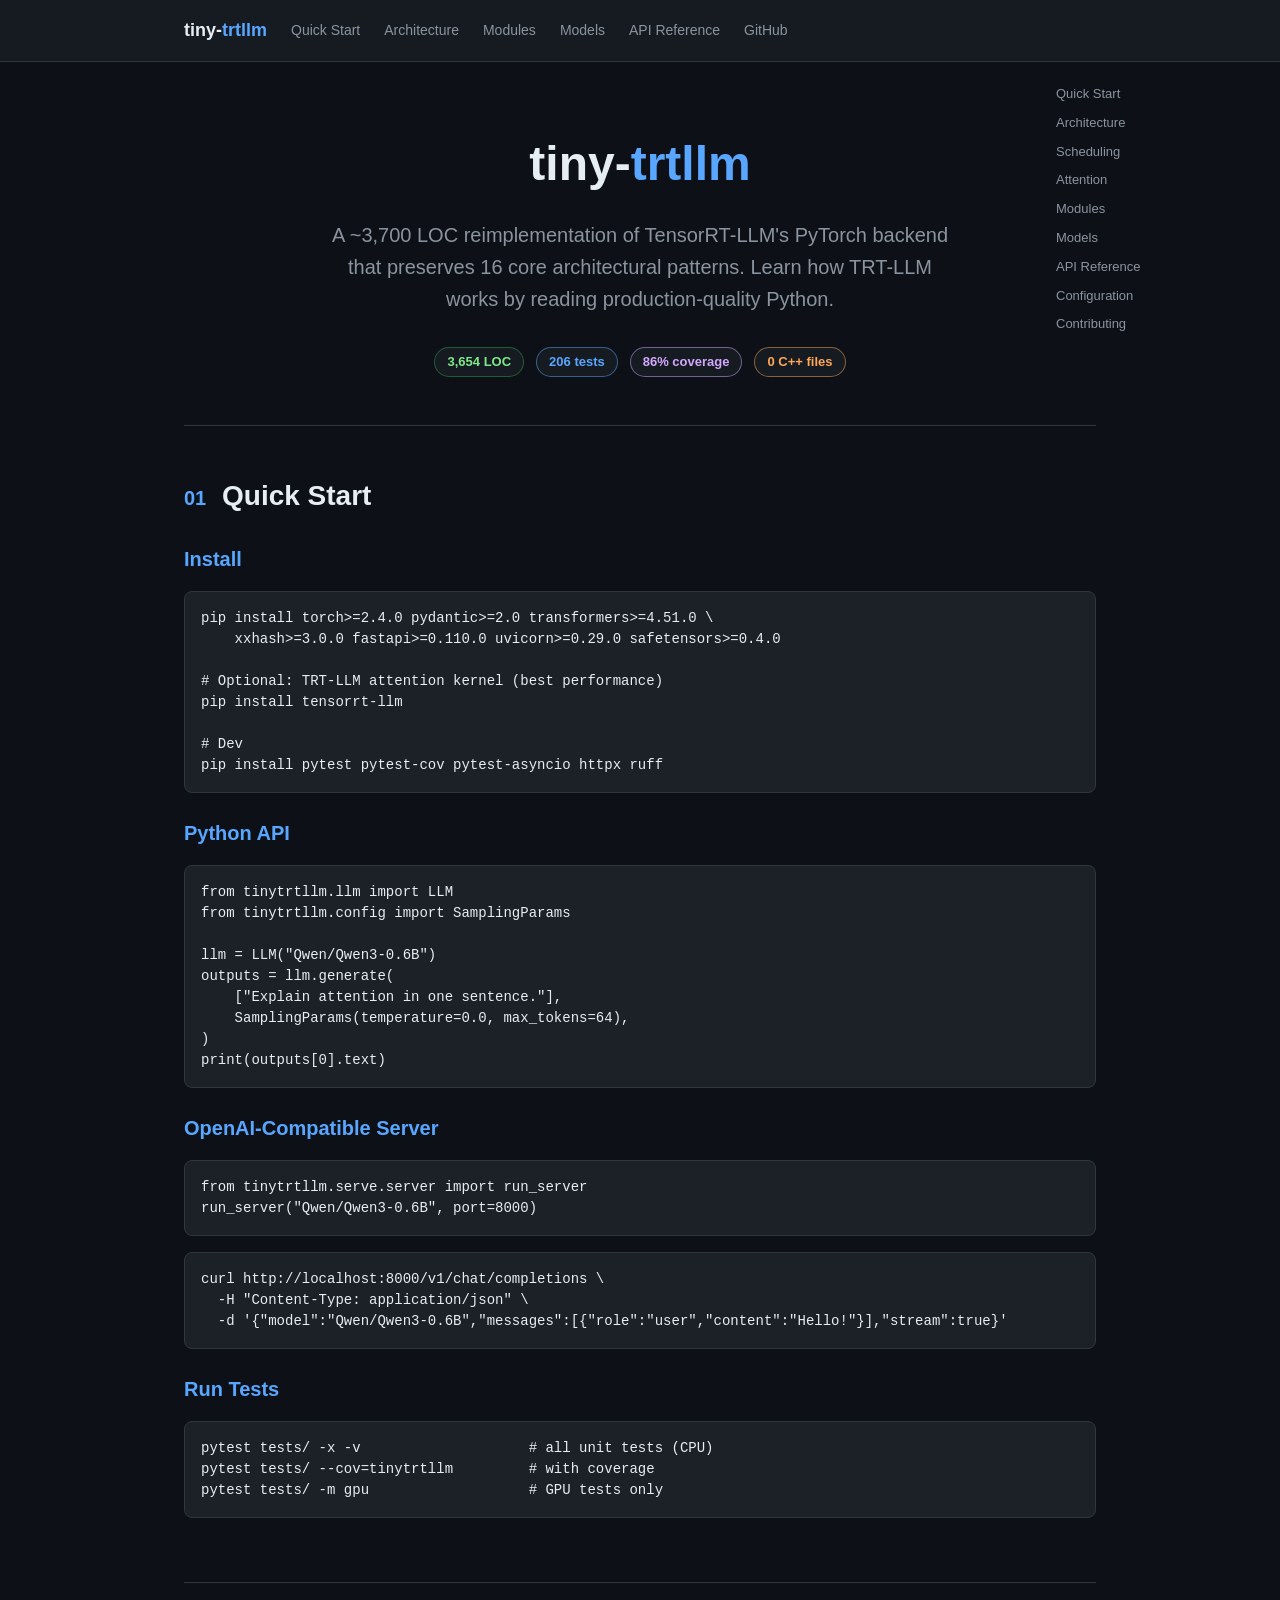
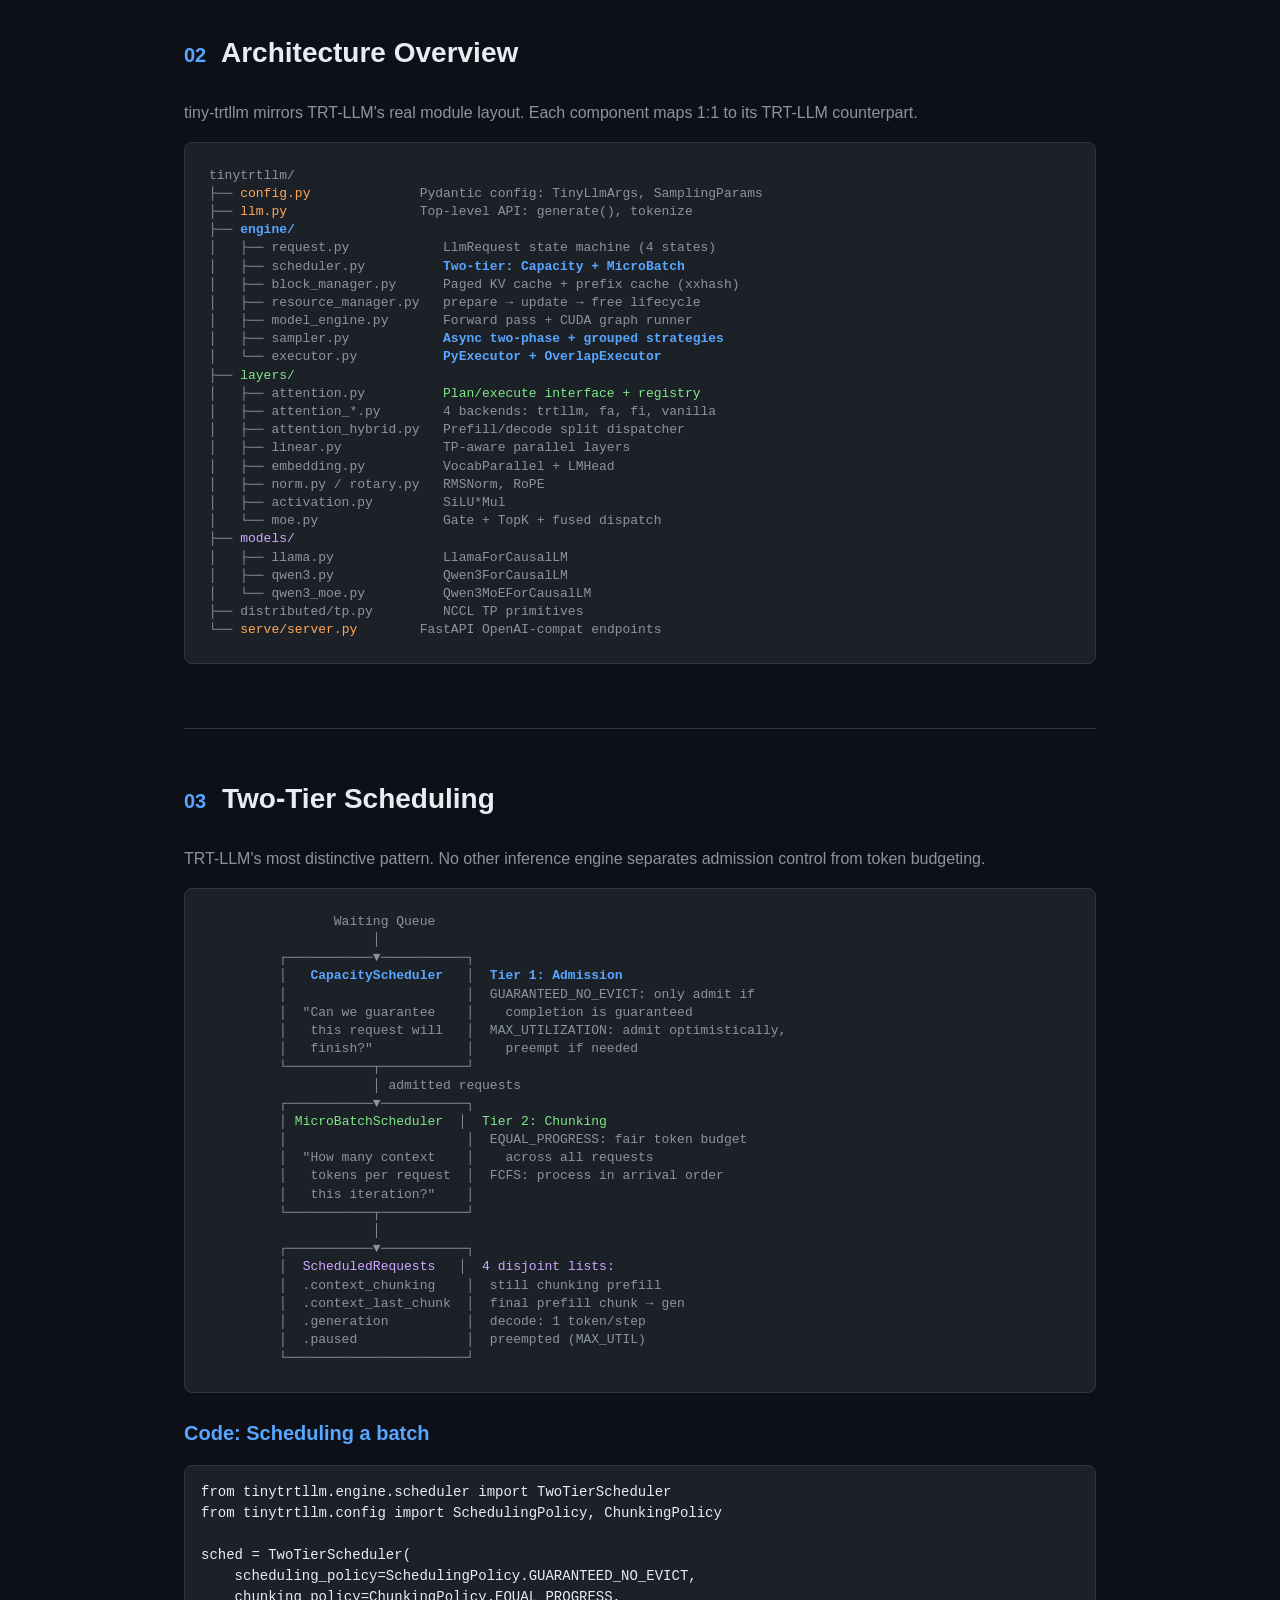
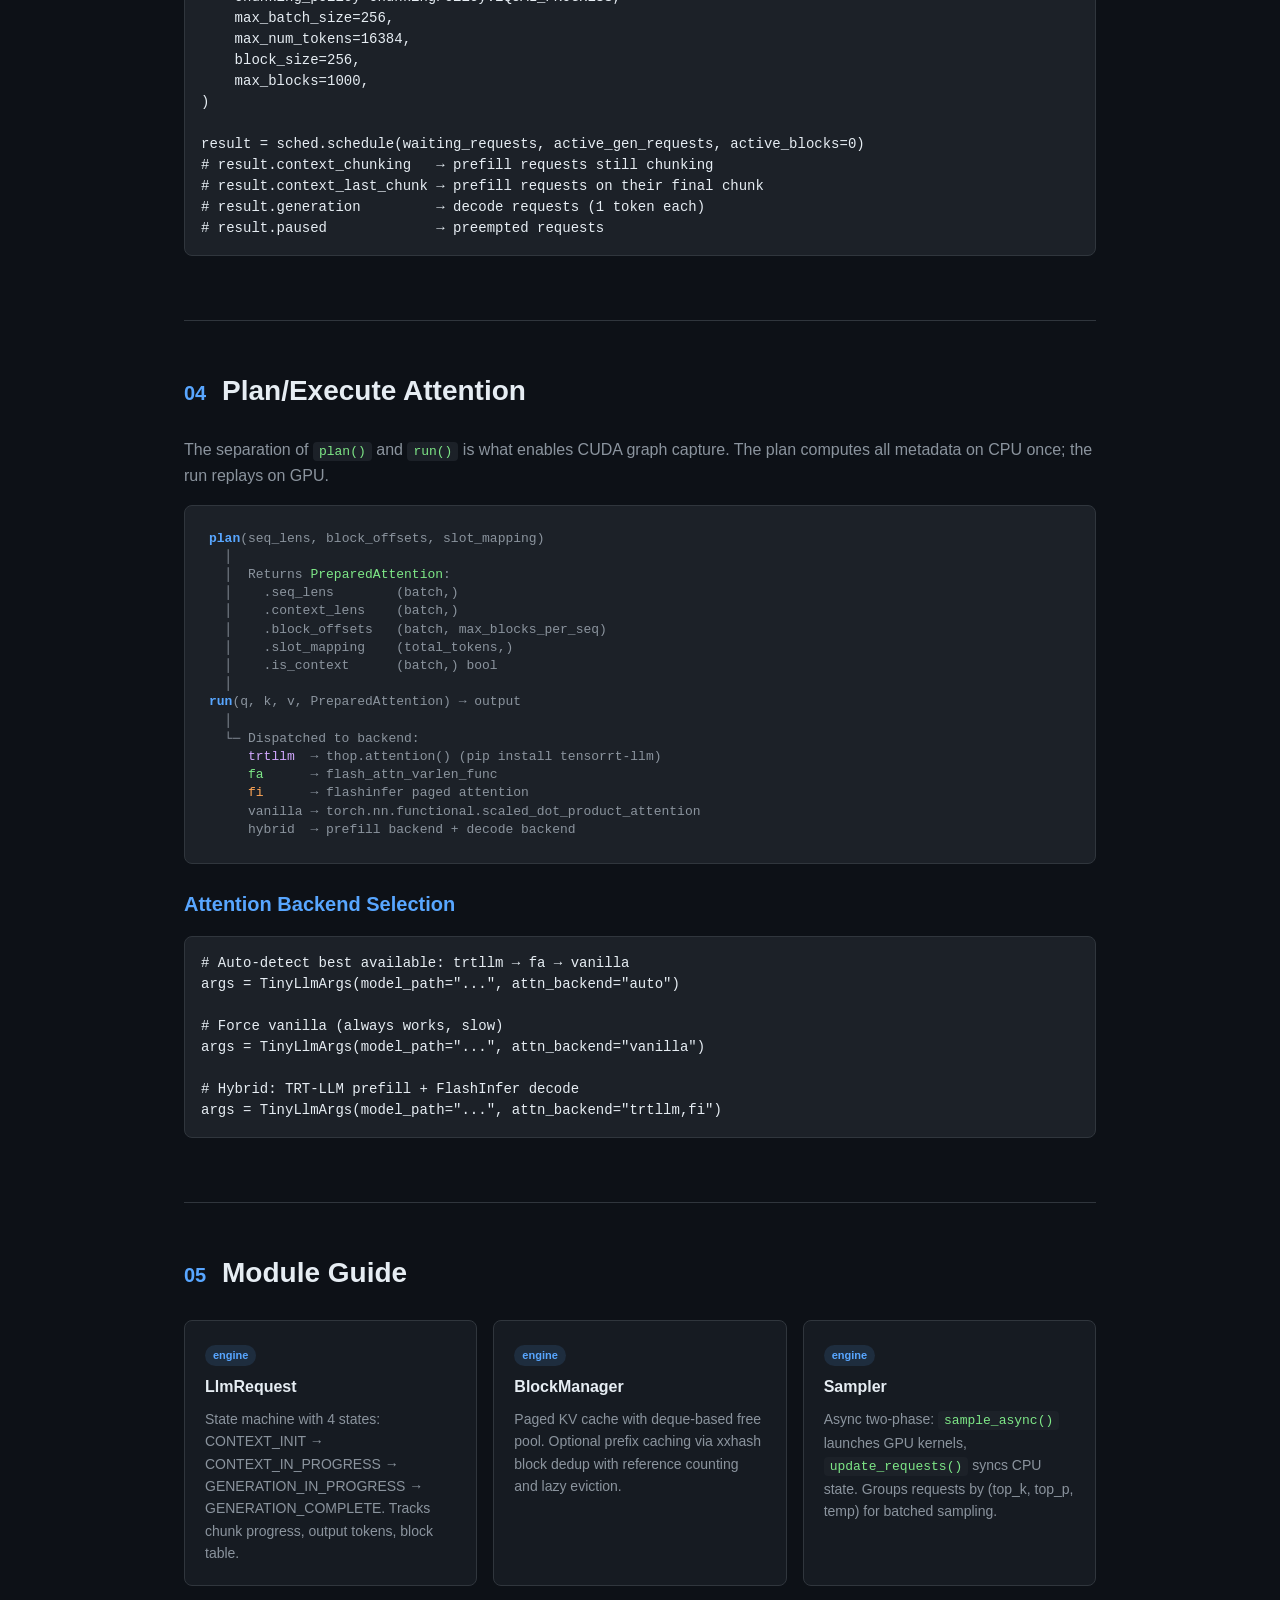
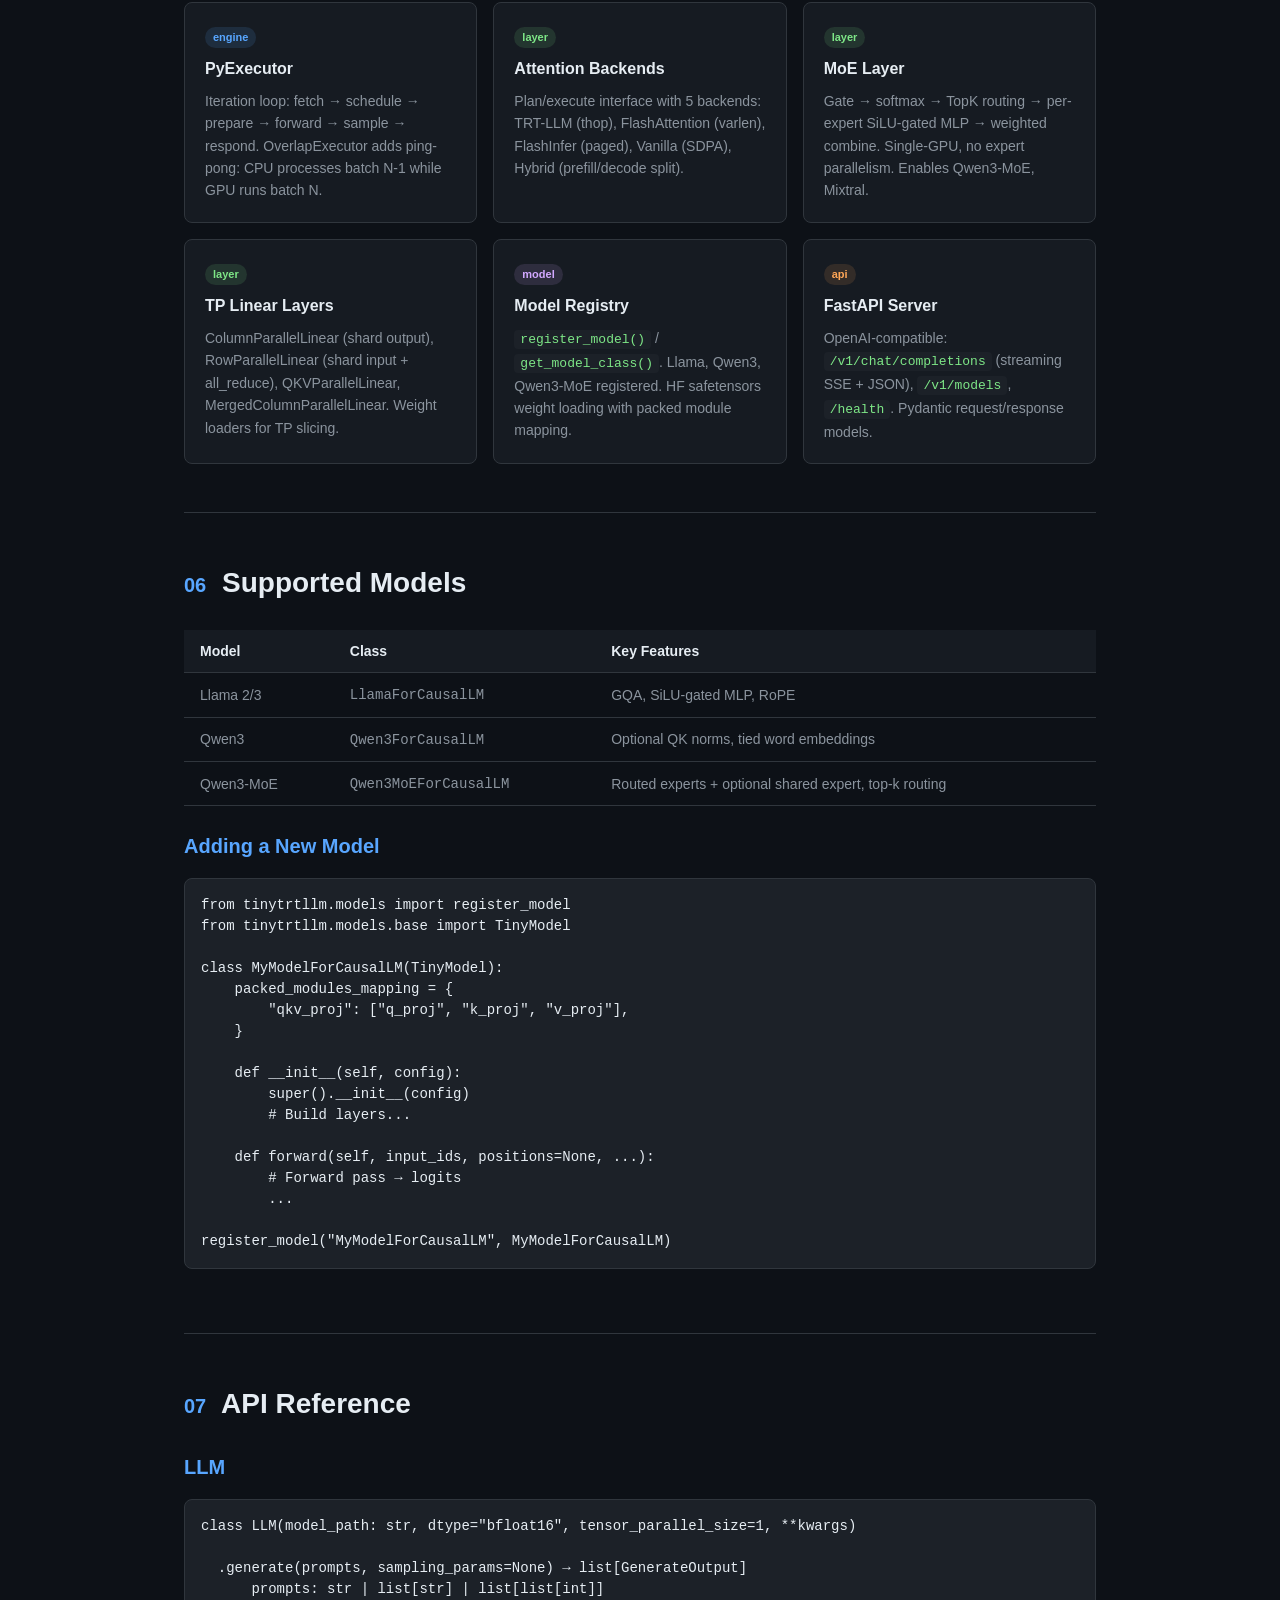
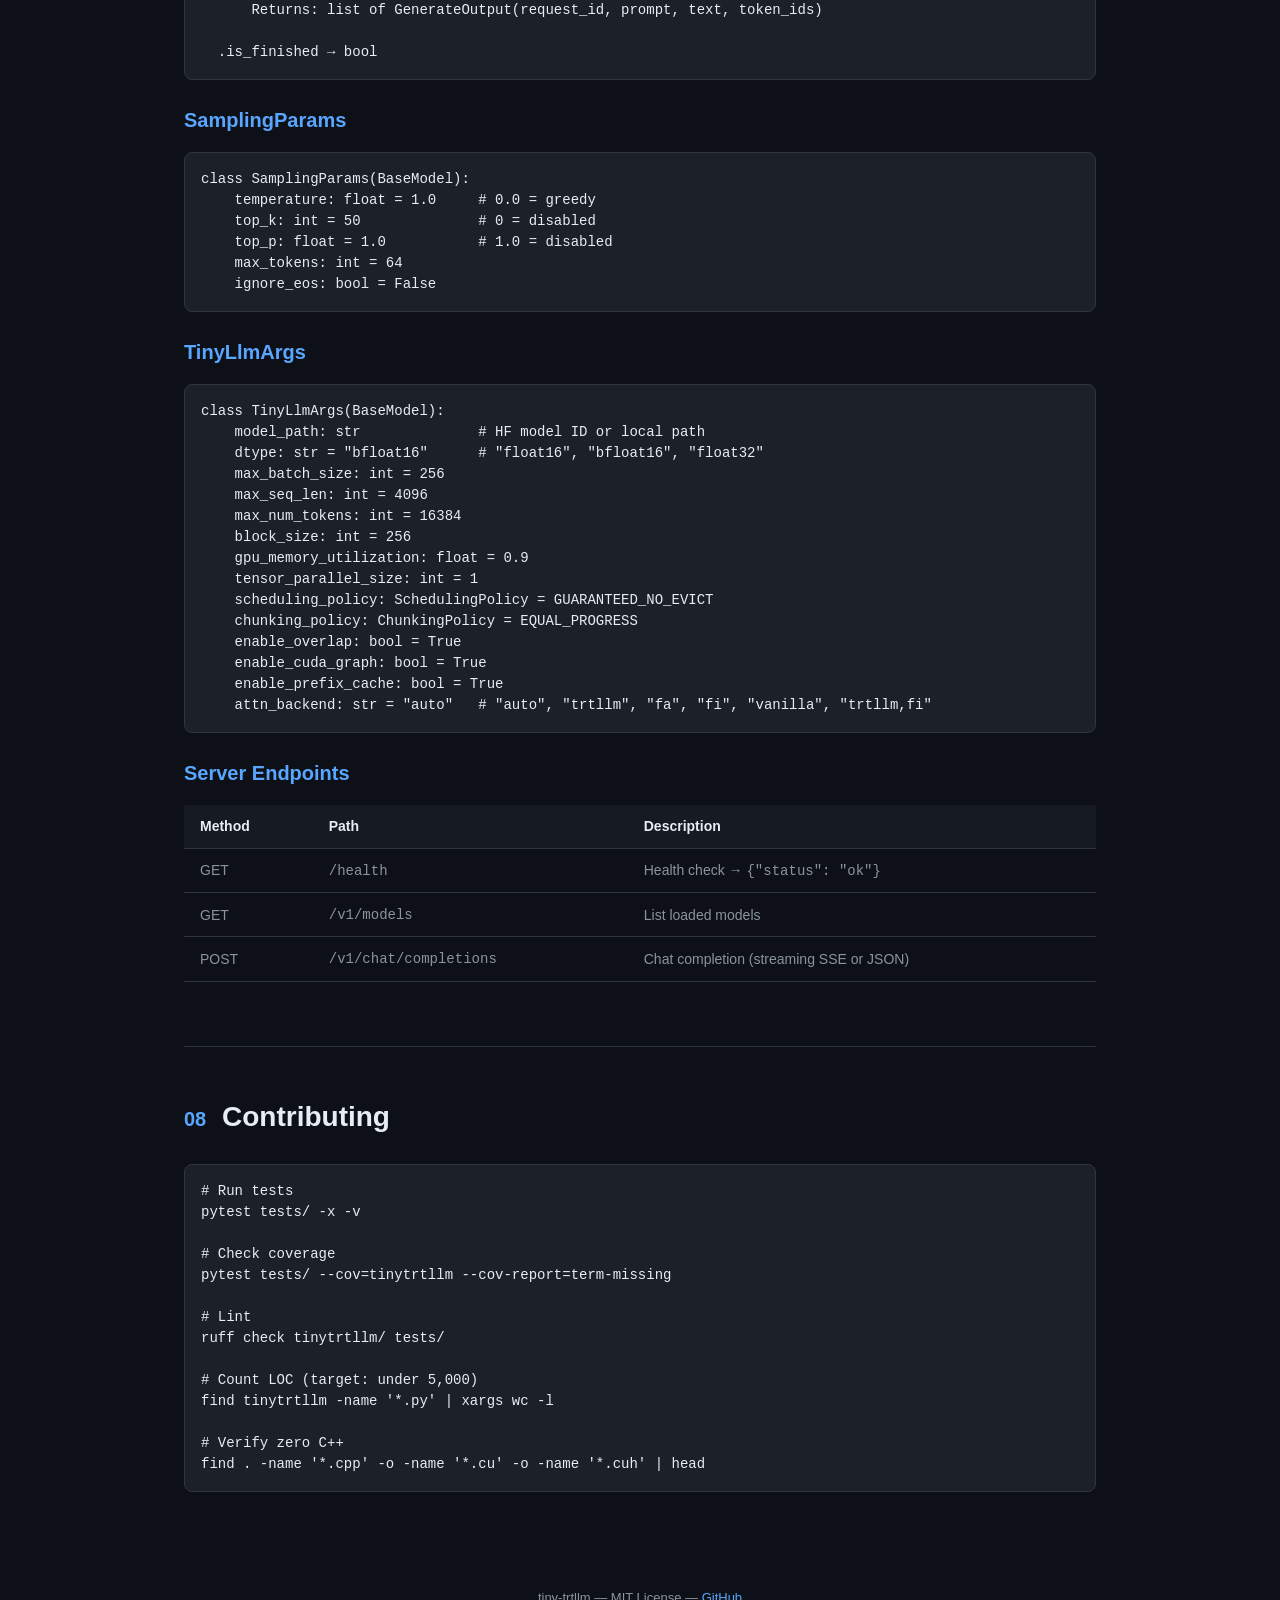
==== docs/index.html @ effd1b29 "docs: README, GitHub Pages documentation site, and summary PPTX slide - README.md: project overview," ====
<!DOCTYPE html>
<html lang="en">
<head>
<meta charset="UTF-8">
<meta name="viewport" content="width=device-width, initial-scale=1.0">
<title>tiny-trtllm Documentation</title>
<style>
  :root {
    --bg: #0d1117;
    --surface: #161b22;
    --border: #30363d;
    --text: #e6edf3;
    --text-muted: #8b949e;
    --accent: #58a6ff;
    --accent2: #7ee787;
    --accent3: #d2a8ff;
    --accent4: #ffa657;
    --code-bg: #1c2128;
  }
  * { margin: 0; padding: 0; box-sizing: border-box; }
  body {
    font-family: -apple-system, BlinkMacSystemFont, 'Segoe UI', Helvetica, Arial, sans-serif;
    background: var(--bg);
    color: var(--text);
    line-height: 1.6;
  }
  .container { max-width: 960px; margin: 0 auto; padding: 0 24px; }

  /* Nav */
  nav {
    background: var(--surface);
    border-bottom: 1px solid var(--border);
    padding: 16px 0;
    position: sticky; top: 0; z-index: 10;
  }
  nav .container { display: flex; align-items: center; gap: 24px; }
  nav a { color: var(--text-muted); text-decoration: none; font-size: 14px; }
  nav a:hover, nav a.active { color: var(--text); }
  .logo { font-weight: 700; font-size: 18px; color: var(--text); text-decoration: none; }
  .logo span { color: var(--accent); }

  /* Hero */
  .hero {
    padding: 64px 0 48px;
    text-align: center;
    border-bottom: 1px solid var(--border);
  }
  .hero h1 { font-size: 48px; font-weight: 800; margin-bottom: 16px; }
  .hero h1 span { color: var(--accent); }
  .hero p { font-size: 20px; color: var(--text-muted); max-width: 640px; margin: 0 auto 32px; }
  .badges { display: flex; gap: 12px; justify-content: center; flex-wrap: wrap; }
  .badge {
    display: inline-block; padding: 4px 12px; border-radius: 16px;
    font-size: 13px; font-weight: 600;
    background: var(--surface); border: 1px solid var(--border);
  }
  .badge.loc { color: var(--accent2); border-color: #2ea04380; }
  .badge.tests { color: var(--accent); border-color: #58a6ff80; }
  .badge.cov { color: var(--accent3); border-color: #d2a8ff80; }
  .badge.cpp { color: var(--accent4); border-color: #ffa65780; }

  /* Sections */
  section { padding: 48px 0; border-bottom: 1px solid var(--border); }
  section:last-child { border-bottom: none; }
  h2 { font-size: 28px; margin-bottom: 24px; }
  h2 .num { color: var(--accent); font-size: 20px; margin-right: 8px; }
  h3 { font-size: 20px; margin: 24px 0 12px; color: var(--accent); }
  p, li { color: var(--text-muted); margin-bottom: 12px; }
  ul { padding-left: 24px; }
  a { color: var(--accent); }

  /* Code blocks */
  pre {
    background: var(--code-bg); border: 1px solid var(--border);
    border-radius: 8px; padding: 16px; overflow-x: auto;
    font-size: 14px; line-height: 1.5; margin: 16px 0;
  }
  code { font-family: 'SF Mono', 'Fira Code', monospace; }
  p code, li code {
    background: var(--code-bg); padding: 2px 6px; border-radius: 4px;
    font-size: 13px; color: var(--accent2);
  }

  /* Cards grid */
  .cards { display: grid; grid-template-columns: repeat(auto-fit, minmax(280px, 1fr)); gap: 16px; }
  .card {
    background: var(--surface); border: 1px solid var(--border);
    border-radius: 8px; padding: 20px;
  }
  .card h4 { font-size: 16px; margin-bottom: 8px; color: var(--text); }
  .card p { font-size: 14px; margin: 0; }
  .card .tag {
    display: inline-block; font-size: 11px; padding: 2px 8px;
    border-radius: 12px; margin-bottom: 8px; font-weight: 600;
  }
  .tag.engine { background: #58a6ff20; color: var(--accent); }
  .tag.layer { background: #7ee78720; color: var(--accent2); }
  .tag.model { background: #d2a8ff20; color: var(--accent3); }
  .tag.api { background: #ffa65720; color: var(--accent4); }

  /* Table */
  table { width: 100%; border-collapse: collapse; margin: 16px 0; font-size: 14px; }
  th, td { padding: 10px 16px; text-align: left; border-bottom: 1px solid var(--border); }
  th { color: var(--text); font-weight: 600; background: var(--surface); }
  td { color: var(--text-muted); }

  /* Diagram */
  .diagram {
    background: var(--code-bg); border: 1px solid var(--border);
    border-radius: 8px; padding: 24px; margin: 16px 0;
    font-family: 'SF Mono', monospace; font-size: 13px;
    line-height: 1.4; white-space: pre; overflow-x: auto;
    color: var(--text-muted);
  }
  .diagram .hl { color: var(--accent); font-weight: 700; }
  .diagram .g { color: var(--accent2); }
  .diagram .p { color: var(--accent3); }
  .diagram .o { color: var(--accent4); }

  /* Footer */
  footer {
    padding: 32px 0; text-align: center;
    color: var(--text-muted); font-size: 13px;
  }

  /* TOC sidebar on wide screens */
  @media (min-width: 1200px) {
    .toc {
      position: fixed; right: 24px; top: 80px; width: 200px;
      font-size: 13px;
    }
    .toc a { display: block; color: var(--text-muted); text-decoration: none; padding: 4px 0; }
    .toc a:hover { color: var(--accent); }
  }
  @media (max-width: 1199px) {
    .toc { display: none; }
  }
</style>
</head>
<body>

<nav>
  <div class="container">
    <a href="#" class="logo">tiny-<span>trtllm</span></a>
    <a href="#quickstart">Quick Start</a>
    <a href="#architecture">Architecture</a>
    <a href="#modules">Modules</a>
    <a href="#models">Models</a>
    <a href="#api-ref">API Reference</a>
    <a href="https://github.com/venkywonka/tiny-trtllm" target="_blank">GitHub</a>
  </div>
</nav>

<div class="toc">
  <a href="#quickstart">Quick Start</a>
  <a href="#architecture">Architecture</a>
  <a href="#scheduling">Scheduling</a>
  <a href="#attention">Attention</a>
  <a href="#modules">Modules</a>
  <a href="#models">Models</a>
  <a href="#api-ref">API Reference</a>
  <a href="#config-ref">Configuration</a>
  <a href="#contributing">Contributing</a>
</div>

<div class="container">

<div class="hero">
  <h1>tiny-<span>trtllm</span></h1>
  <p>A ~3,700 LOC reimplementation of TensorRT-LLM's PyTorch backend that preserves 16 core architectural patterns. Learn how TRT-LLM works by reading production-quality Python.</p>
  <div class="badges">
    <span class="badge loc">3,654 LOC</span>
    <span class="badge tests">206 tests</span>
    <span class="badge cov">86% coverage</span>
    <span class="badge cpp">0 C++ files</span>
  </div>
</div>

<!-- Quick Start -->
<section id="quickstart">
  <h2><span class="num">01</span> Quick Start</h2>

  <h3>Install</h3>
  <pre><code>pip install torch>=2.4.0 pydantic>=2.0 transformers>=4.51.0 \
    xxhash>=3.0.0 fastapi>=0.110.0 uvicorn>=0.29.0 safetensors>=0.4.0

# Optional: TRT-LLM attention kernel (best performance)
pip install tensorrt-llm

# Dev
pip install pytest pytest-cov pytest-asyncio httpx ruff</code></pre>

  <h3>Python API</h3>
  <pre><code>from tinytrtllm.llm import LLM
from tinytrtllm.config import SamplingParams

llm = LLM("Qwen/Qwen3-0.6B")
outputs = llm.generate(
    ["Explain attention in one sentence."],
    SamplingParams(temperature=0.0, max_tokens=64),
)
print(outputs[0].text)</code></pre>

  <h3>OpenAI-Compatible Server</h3>
  <pre><code>from tinytrtllm.serve.server import run_server
run_server("Qwen/Qwen3-0.6B", port=8000)</code></pre>
  <pre><code>curl http://localhost:8000/v1/chat/completions \
  -H "Content-Type: application/json" \
  -d '{"model":"Qwen/Qwen3-0.6B","messages":[{"role":"user","content":"Hello!"}],"stream":true}'</code></pre>

  <h3>Run Tests</h3>
  <pre><code>pytest tests/ -x -v                    # all unit tests (CPU)
pytest tests/ --cov=tinytrtllm         # with coverage
pytest tests/ -m gpu                   # GPU tests only</code></pre>
</section>

<!-- Architecture -->
<section id="architecture">
  <h2><span class="num">02</span> Architecture Overview</h2>
  <p>tiny-trtllm mirrors TRT-LLM's real module layout. Each component maps 1:1 to its TRT-LLM counterpart.</p>

  <div class="diagram">tinytrtllm/
├── <span class="o">config.py</span>              Pydantic config: TinyLlmArgs, SamplingParams
├── <span class="o">llm.py</span>                 Top-level API: generate(), tokenize
├── <span class="hl">engine/</span>
│   ├── request.py            LlmRequest state machine (4 states)
│   ├── scheduler.py          <span class="hl">Two-tier: Capacity + MicroBatch</span>
│   ├── block_manager.py      Paged KV cache + prefix cache (xxhash)
│   ├── resource_manager.py   prepare → update → free lifecycle
│   ├── model_engine.py       Forward pass + CUDA graph runner
│   ├── sampler.py            <span class="hl">Async two-phase + grouped strategies</span>
│   └── executor.py           <span class="hl">PyExecutor + OverlapExecutor</span>
├── <span class="g">layers/</span>
│   ├── attention.py          <span class="g">Plan/execute interface + registry</span>
│   ├── attention_*.py        4 backends: trtllm, fa, fi, vanilla
│   ├── attention_hybrid.py   Prefill/decode split dispatcher
│   ├── linear.py             TP-aware parallel layers
│   ├── embedding.py          VocabParallel + LMHead
│   ├── norm.py / rotary.py   RMSNorm, RoPE
│   ├── activation.py         SiLU*Mul
│   └── moe.py                Gate + TopK + fused dispatch
├── <span class="p">models/</span>
│   ├── llama.py              LlamaForCausalLM
│   ├── qwen3.py              Qwen3ForCausalLM
│   └── qwen3_moe.py          Qwen3MoEForCausalLM
├── distributed/tp.py         NCCL TP primitives
└── <span class="o">serve/server.py</span>        FastAPI OpenAI-compat endpoints</div>
</section>

<!-- Scheduling -->
<section id="scheduling">
  <h2><span class="num">03</span> Two-Tier Scheduling</h2>
  <p>TRT-LLM's most distinctive pattern. No other inference engine separates admission control from token budgeting.</p>

  <div class="diagram">                Waiting Queue
                     │
         ┌───────────▼───────────┐
         │   <span class="hl">CapacityScheduler</span>   │  <span class="hl">Tier 1: Admission</span>
         │                       │  GUARANTEED_NO_EVICT: only admit if
         │  "Can we guarantee    │    completion is guaranteed
         │   this request will   │  MAX_UTILIZATION: admit optimistically,
         │   finish?"            │    preempt if needed
         └───────────┬───────────┘
                     │ admitted requests
         ┌───────────▼───────────┐
         │ <span class="g">MicroBatchScheduler</span>  │  <span class="g">Tier 2: Chunking</span>
         │                       │  EQUAL_PROGRESS: fair token budget
         │  "How many context    │    across all requests
         │   tokens per request  │  FCFS: process in arrival order
         │   this iteration?"    │
         └───────────┬───────────┘
                     │
         ┌───────────▼───────────┐
         │  <span class="p">ScheduledRequests</span>   │  <span class="p">4 disjoint lists:</span>
         │  .context_chunking    │  still chunking prefill
         │  .context_last_chunk  │  final prefill chunk → gen
         │  .generation          │  decode: 1 token/step
         │  .paused              │  preempted (MAX_UTIL)
         └───────────────────────┘</div>

  <h3>Code: Scheduling a batch</h3>
  <pre><code>from tinytrtllm.engine.scheduler import TwoTierScheduler
from tinytrtllm.config import SchedulingPolicy, ChunkingPolicy

sched = TwoTierScheduler(
    scheduling_policy=SchedulingPolicy.GUARANTEED_NO_EVICT,
    chunking_policy=ChunkingPolicy.EQUAL_PROGRESS,
    max_batch_size=256,
    max_num_tokens=16384,
    block_size=256,
    max_blocks=1000,
)

result = sched.schedule(waiting_requests, active_gen_requests, active_blocks=0)
# result.context_chunking   → prefill requests still chunking
# result.context_last_chunk → prefill requests on their final chunk
# result.generation         → decode requests (1 token each)
# result.paused             → preempted requests</code></pre>
</section>

<!-- Attention -->
<section id="attention">
  <h2><span class="num">04</span> Plan/Execute Attention</h2>
  <p>The separation of <code>plan()</code> and <code>run()</code> is what enables CUDA graph capture. The plan computes all metadata on CPU once; the run replays on GPU.</p>

  <div class="diagram"><span class="hl">plan</span>(seq_lens, block_offsets, slot_mapping)
  │
  │  Returns <span class="g">PreparedAttention</span>:
  │    .seq_lens        (batch,)
  │    .context_lens    (batch,)
  │    .block_offsets   (batch, max_blocks_per_seq)
  │    .slot_mapping    (total_tokens,)
  │    .is_context      (batch,) bool
  │
<span class="hl">run</span>(q, k, v, PreparedAttention) → output
  │
  └─ Dispatched to backend:
     <span class="p">trtllm</span>  → thop.attention() (pip install tensorrt-llm)
     <span class="g">fa</span>      → flash_attn_varlen_func
     <span class="o">fi</span>      → flashinfer paged attention
     vanilla → torch.nn.functional.scaled_dot_product_attention
     hybrid  → prefill backend + decode backend</div>

  <h3>Attention Backend Selection</h3>
  <pre><code># Auto-detect best available: trtllm → fa → vanilla
args = TinyLlmArgs(model_path="...", attn_backend="auto")

# Force vanilla (always works, slow)
args = TinyLlmArgs(model_path="...", attn_backend="vanilla")

# Hybrid: TRT-LLM prefill + FlashInfer decode
args = TinyLlmArgs(model_path="...", attn_backend="trtllm,fi")</code></pre>
</section>

<!-- Modules -->
<section id="modules">
  <h2><span class="num">05</span> Module Guide</h2>

  <div class="cards">
    <div class="card">
      <span class="tag engine">engine</span>
      <h4>LlmRequest</h4>
      <p>State machine with 4 states: CONTEXT_INIT → CONTEXT_IN_PROGRESS → GENERATION_IN_PROGRESS → GENERATION_COMPLETE. Tracks chunk progress, output tokens, block table.</p>
    </div>
    <div class="card">
      <span class="tag engine">engine</span>
      <h4>BlockManager</h4>
      <p>Paged KV cache with deque-based free pool. Optional prefix caching via xxhash block dedup with reference counting and lazy eviction.</p>
    </div>
    <div class="card">
      <span class="tag engine">engine</span>
      <h4>Sampler</h4>
      <p>Async two-phase: <code>sample_async()</code> launches GPU kernels, <code>update_requests()</code> syncs CPU state. Groups requests by (top_k, top_p, temp) for batched sampling.</p>
    </div>
    <div class="card">
      <span class="tag engine">engine</span>
      <h4>PyExecutor</h4>
      <p>Iteration loop: fetch → schedule → prepare → forward → sample → respond. OverlapExecutor adds ping-pong: CPU processes batch N-1 while GPU runs batch N.</p>
    </div>
    <div class="card">
      <span class="tag layer">layer</span>
      <h4>Attention Backends</h4>
      <p>Plan/execute interface with 5 backends: TRT-LLM (thop), FlashAttention (varlen), FlashInfer (paged), Vanilla (SDPA), Hybrid (prefill/decode split).</p>
    </div>
    <div class="card">
      <span class="tag layer">layer</span>
      <h4>MoE Layer</h4>
      <p>Gate → softmax → TopK routing → per-expert SiLU-gated MLP → weighted combine. Single-GPU, no expert parallelism. Enables Qwen3-MoE, Mixtral.</p>
    </div>
    <div class="card">
      <span class="tag layer">layer</span>
      <h4>TP Linear Layers</h4>
      <p>ColumnParallelLinear (shard output), RowParallelLinear (shard input + all_reduce), QKVParallelLinear, MergedColumnParallelLinear. Weight loaders for TP slicing.</p>
    </div>
    <div class="card">
      <span class="tag model">model</span>
      <h4>Model Registry</h4>
      <p><code>register_model()</code> / <code>get_model_class()</code>. Llama, Qwen3, Qwen3-MoE registered. HF safetensors weight loading with packed module mapping.</p>
    </div>
    <div class="card">
      <span class="tag api">api</span>
      <h4>FastAPI Server</h4>
      <p>OpenAI-compatible: <code>/v1/chat/completions</code> (streaming SSE + JSON), <code>/v1/models</code>, <code>/health</code>. Pydantic request/response models.</p>
    </div>
  </div>
</section>

<!-- Models -->
<section id="models">
  <h2><span class="num">06</span> Supported Models</h2>
  <table>
    <tr><th>Model</th><th>Class</th><th>Key Features</th></tr>
    <tr><td>Llama 2/3</td><td><code>LlamaForCausalLM</code></td><td>GQA, SiLU-gated MLP, RoPE</td></tr>
    <tr><td>Qwen3</td><td><code>Qwen3ForCausalLM</code></td><td>Optional QK norms, tied word embeddings</td></tr>
    <tr><td>Qwen3-MoE</td><td><code>Qwen3MoEForCausalLM</code></td><td>Routed experts + optional shared expert, top-k routing</td></tr>
  </table>

  <h3>Adding a New Model</h3>
  <pre><code>from tinytrtllm.models import register_model
from tinytrtllm.models.base import TinyModel

class MyModelForCausalLM(TinyModel):
    packed_modules_mapping = {
        "qkv_proj": ["q_proj", "k_proj", "v_proj"],
    }

    def __init__(self, config):
        super().__init__(config)
        # Build layers...

    def forward(self, input_ids, positions=None, ...):
        # Forward pass → logits
        ...

register_model("MyModelForCausalLM", MyModelForCausalLM)</code></pre>
</section>

<!-- API Reference -->
<section id="api-ref">
  <h2><span class="num">07</span> API Reference</h2>

  <h3>LLM</h3>
  <pre><code>class LLM(model_path: str, dtype="bfloat16", tensor_parallel_size=1, **kwargs)

  .generate(prompts, sampling_params=None) → list[GenerateOutput]
      prompts: str | list[str] | list[list[int]]
      Returns: list of GenerateOutput(request_id, prompt, text, token_ids)

  .is_finished → bool</code></pre>

  <h3>SamplingParams</h3>
  <pre><code>class SamplingParams(BaseModel):
    temperature: float = 1.0     # 0.0 = greedy
    top_k: int = 50              # 0 = disabled
    top_p: float = 1.0           # 1.0 = disabled
    max_tokens: int = 64
    ignore_eos: bool = False</code></pre>

  <h3 id="config-ref">TinyLlmArgs</h3>
  <pre><code>class TinyLlmArgs(BaseModel):
    model_path: str              # HF model ID or local path
    dtype: str = "bfloat16"      # "float16", "bfloat16", "float32"
    max_batch_size: int = 256
    max_seq_len: int = 4096
    max_num_tokens: int = 16384
    block_size: int = 256
    gpu_memory_utilization: float = 0.9
    tensor_parallel_size: int = 1
    scheduling_policy: SchedulingPolicy = GUARANTEED_NO_EVICT
    chunking_policy: ChunkingPolicy = EQUAL_PROGRESS
    enable_overlap: bool = True
    enable_cuda_graph: bool = True
    enable_prefix_cache: bool = True
    attn_backend: str = "auto"   # "auto", "trtllm", "fa", "fi", "vanilla", "trtllm,fi"</code></pre>

  <h3>Server Endpoints</h3>
  <table>
    <tr><th>Method</th><th>Path</th><th>Description</th></tr>
    <tr><td>GET</td><td><code>/health</code></td><td>Health check → <code>{"status": "ok"}</code></td></tr>
    <tr><td>GET</td><td><code>/v1/models</code></td><td>List loaded models</td></tr>
    <tr><td>POST</td><td><code>/v1/chat/completions</code></td><td>Chat completion (streaming SSE or JSON)</td></tr>
  </table>
</section>

<!-- Contributing -->
<section id="contributing">
  <h2><span class="num">08</span> Contributing</h2>
  <pre><code># Run tests
pytest tests/ -x -v

# Check coverage
pytest tests/ --cov=tinytrtllm --cov-report=term-missing

# Lint
ruff check tinytrtllm/ tests/

# Count LOC (target: under 5,000)
find tinytrtllm -name '*.py' | xargs wc -l

# Verify zero C++
find . -name '*.cpp' -o -name '*.cu' -o -name '*.cuh' | head</code></pre>
</section>

</div>

<footer>
  <div class="container">
    tiny-trtllm &mdash; MIT License &mdash; <a href="https://github.com/venkywonka/tiny-trtllm">GitHub</a>
  </div>
</footer>

</body>
</html>
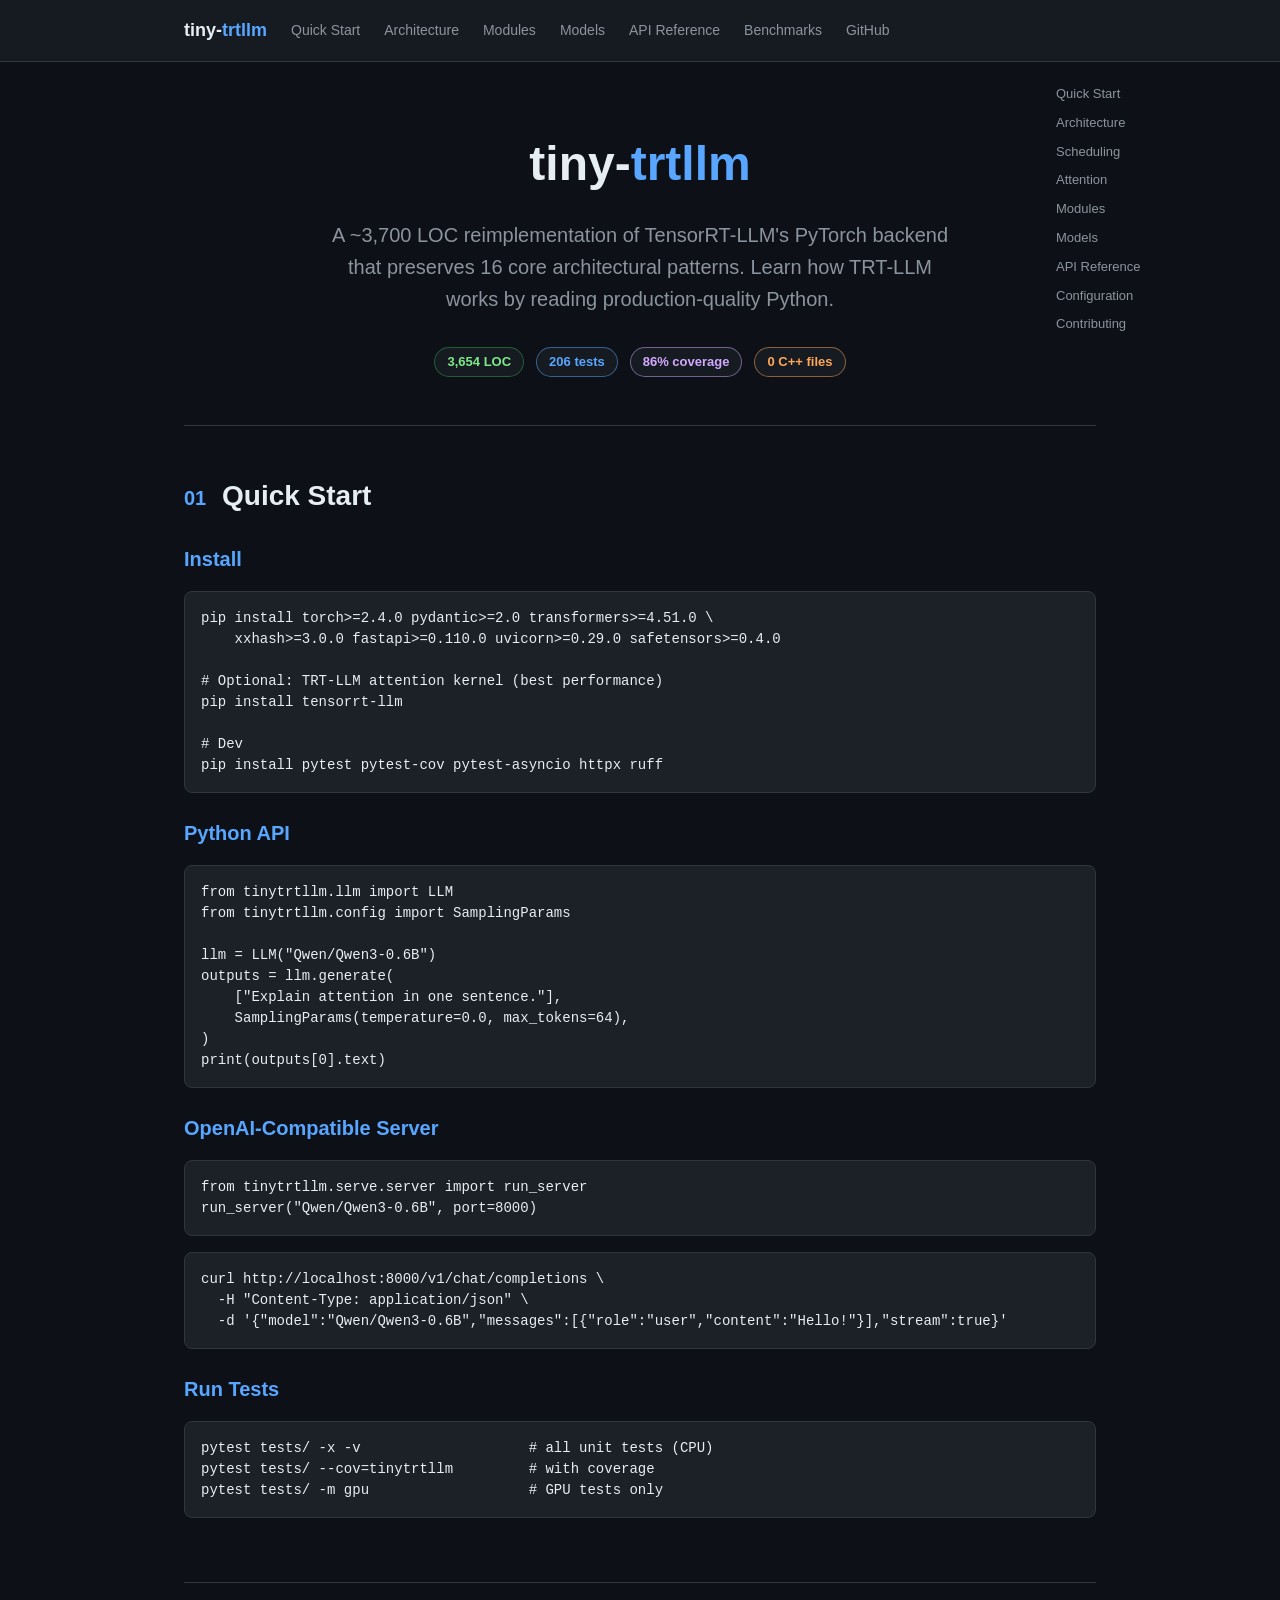
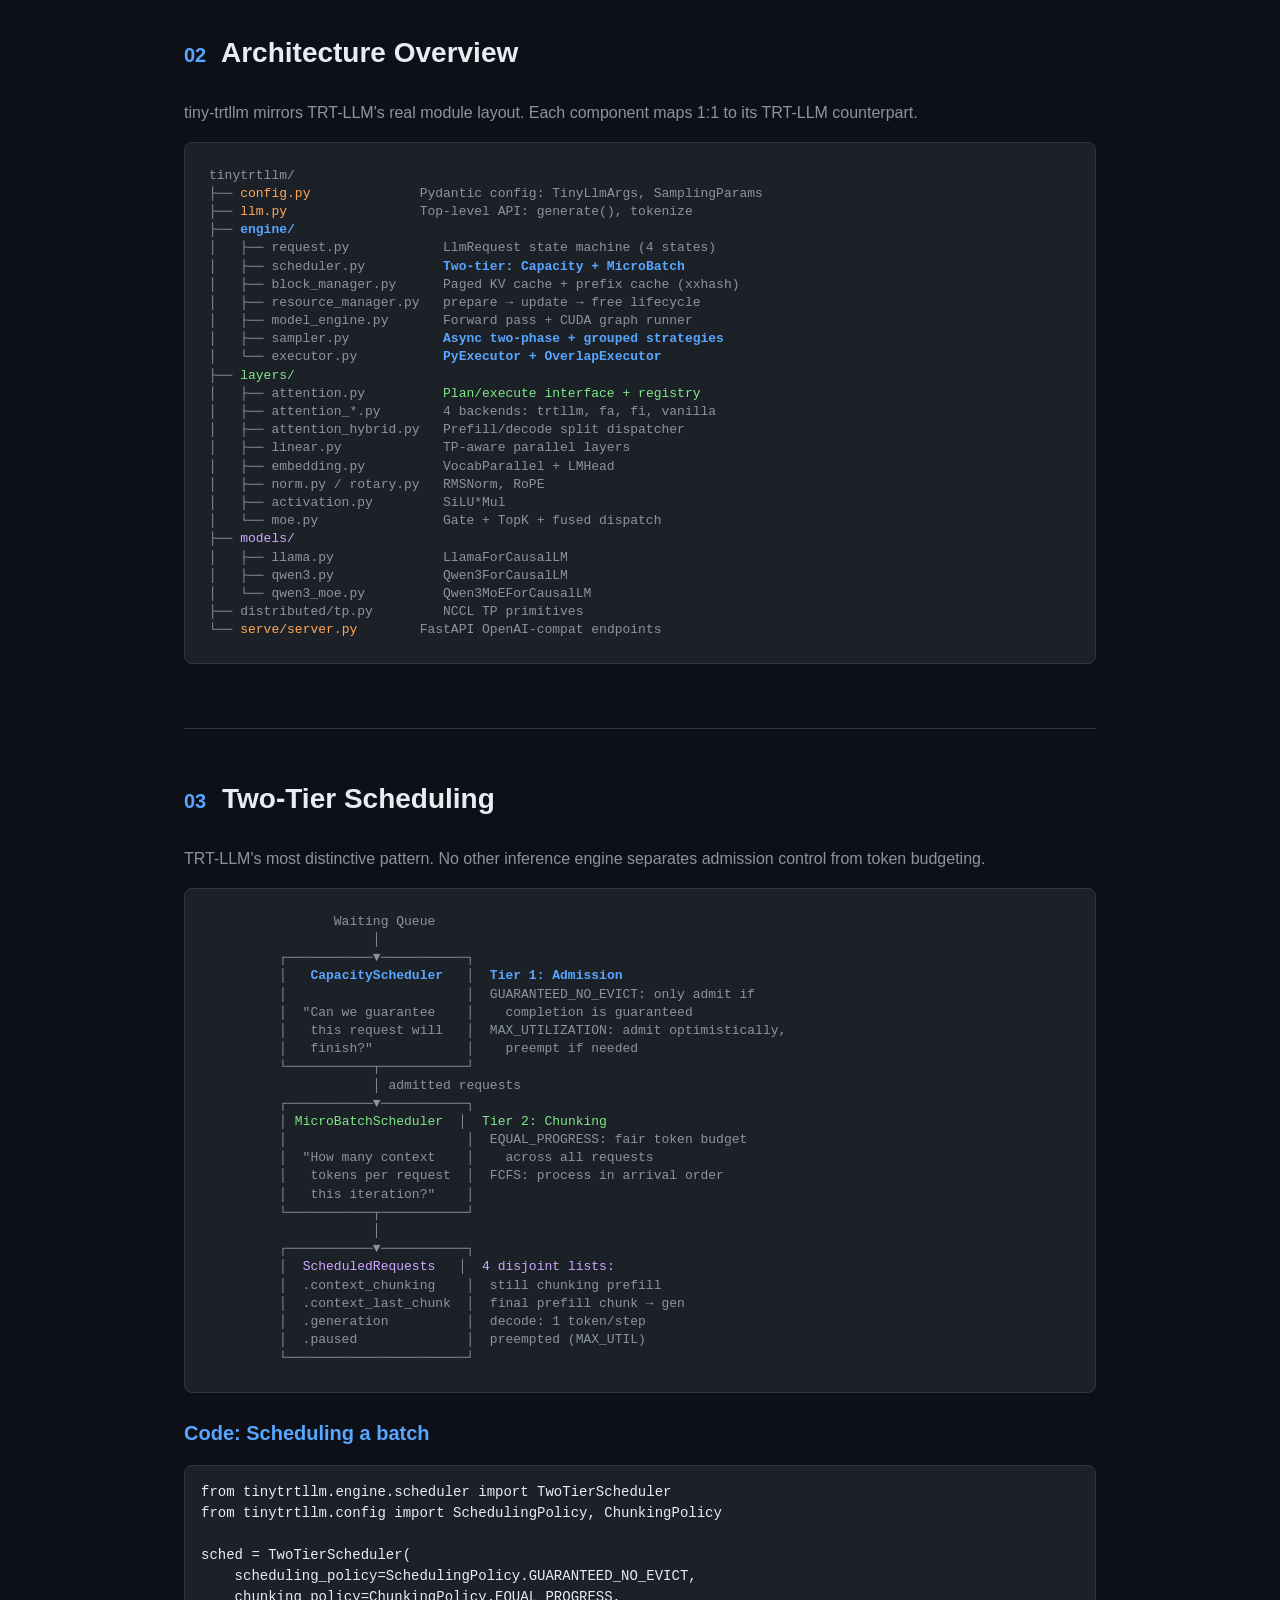
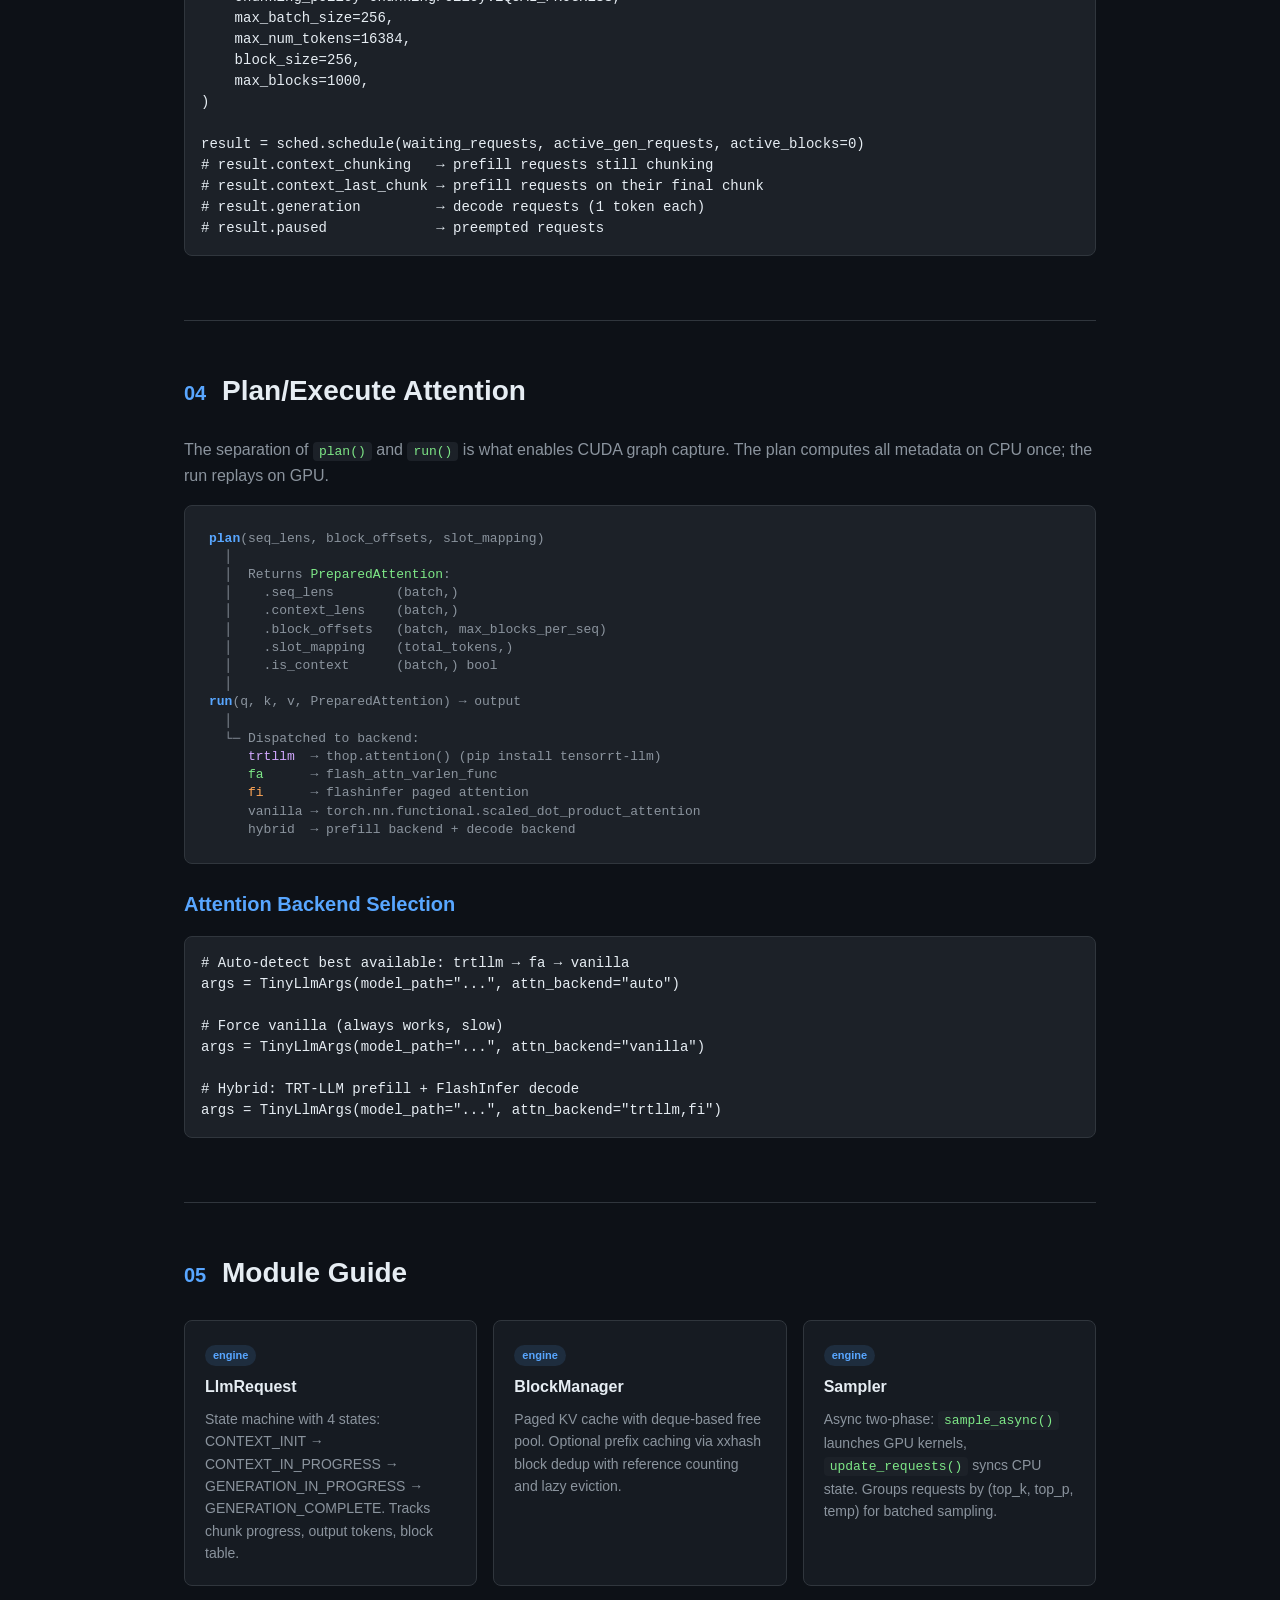
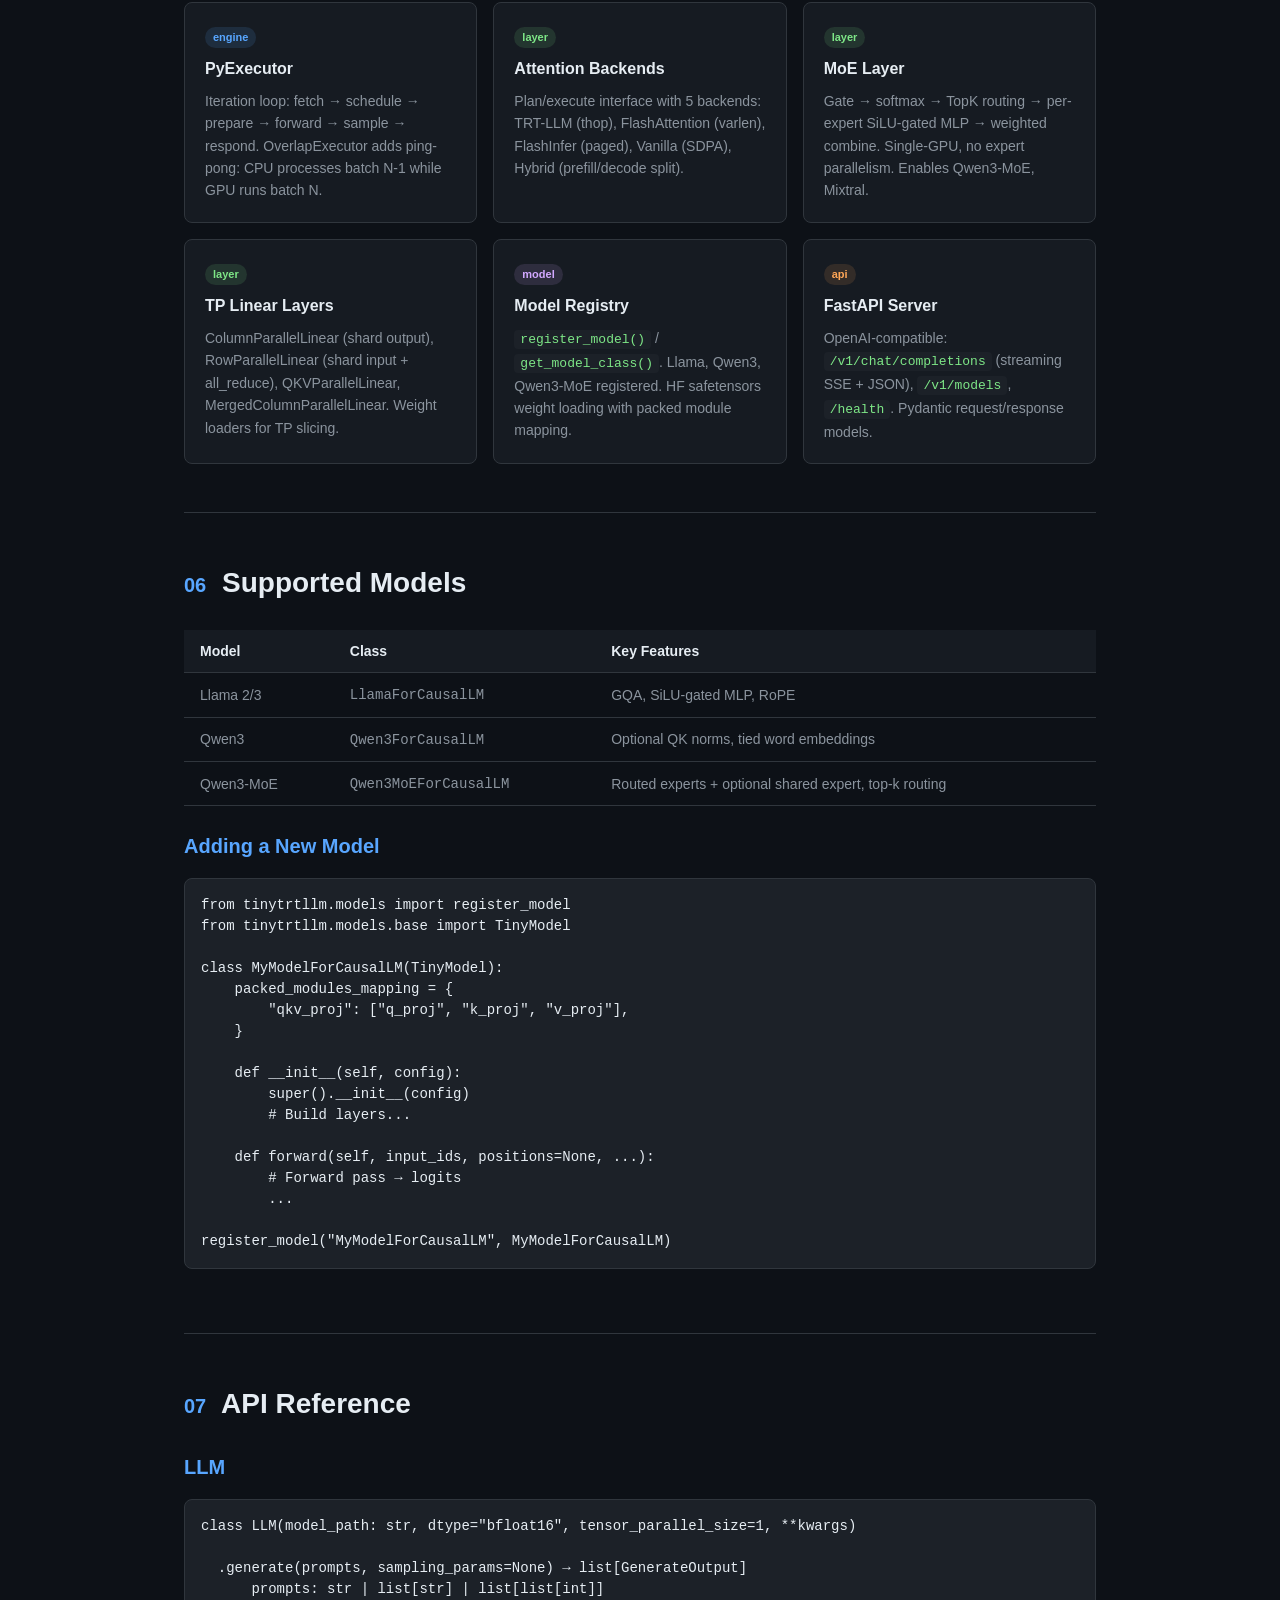
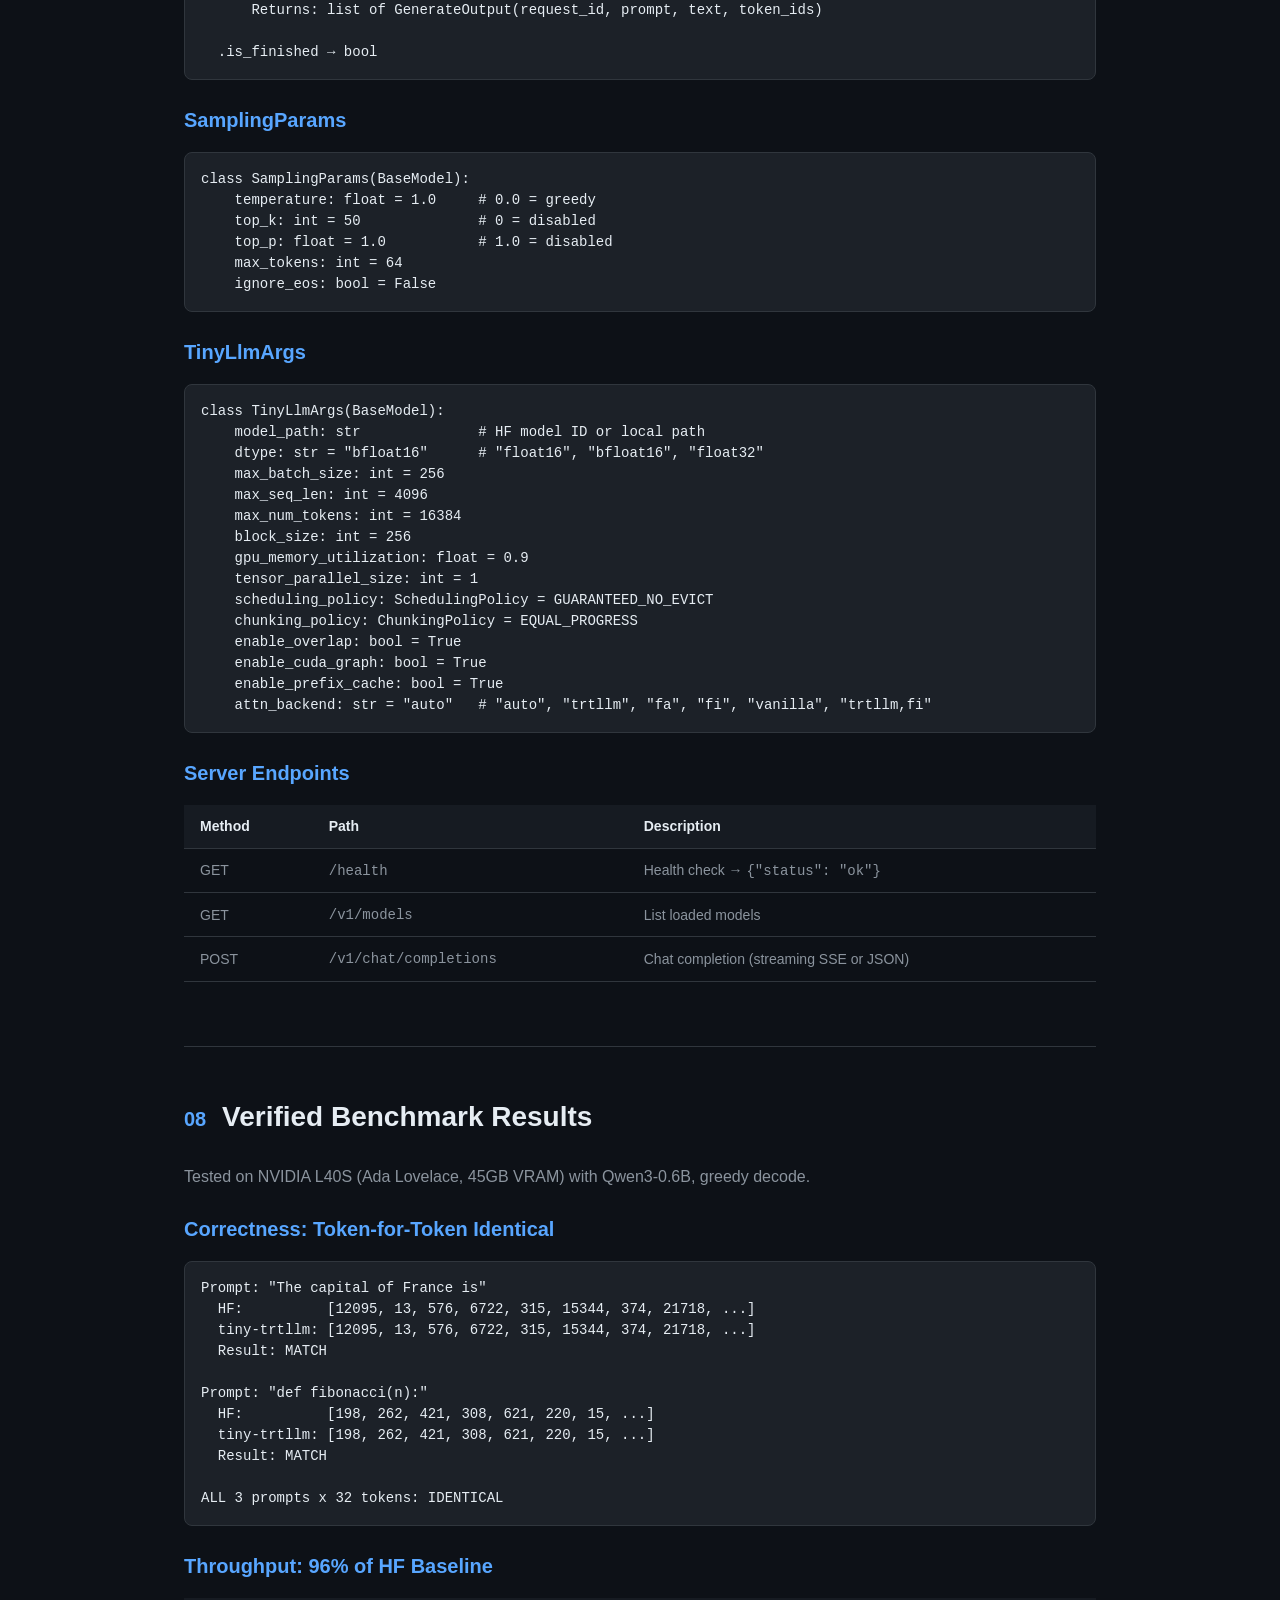
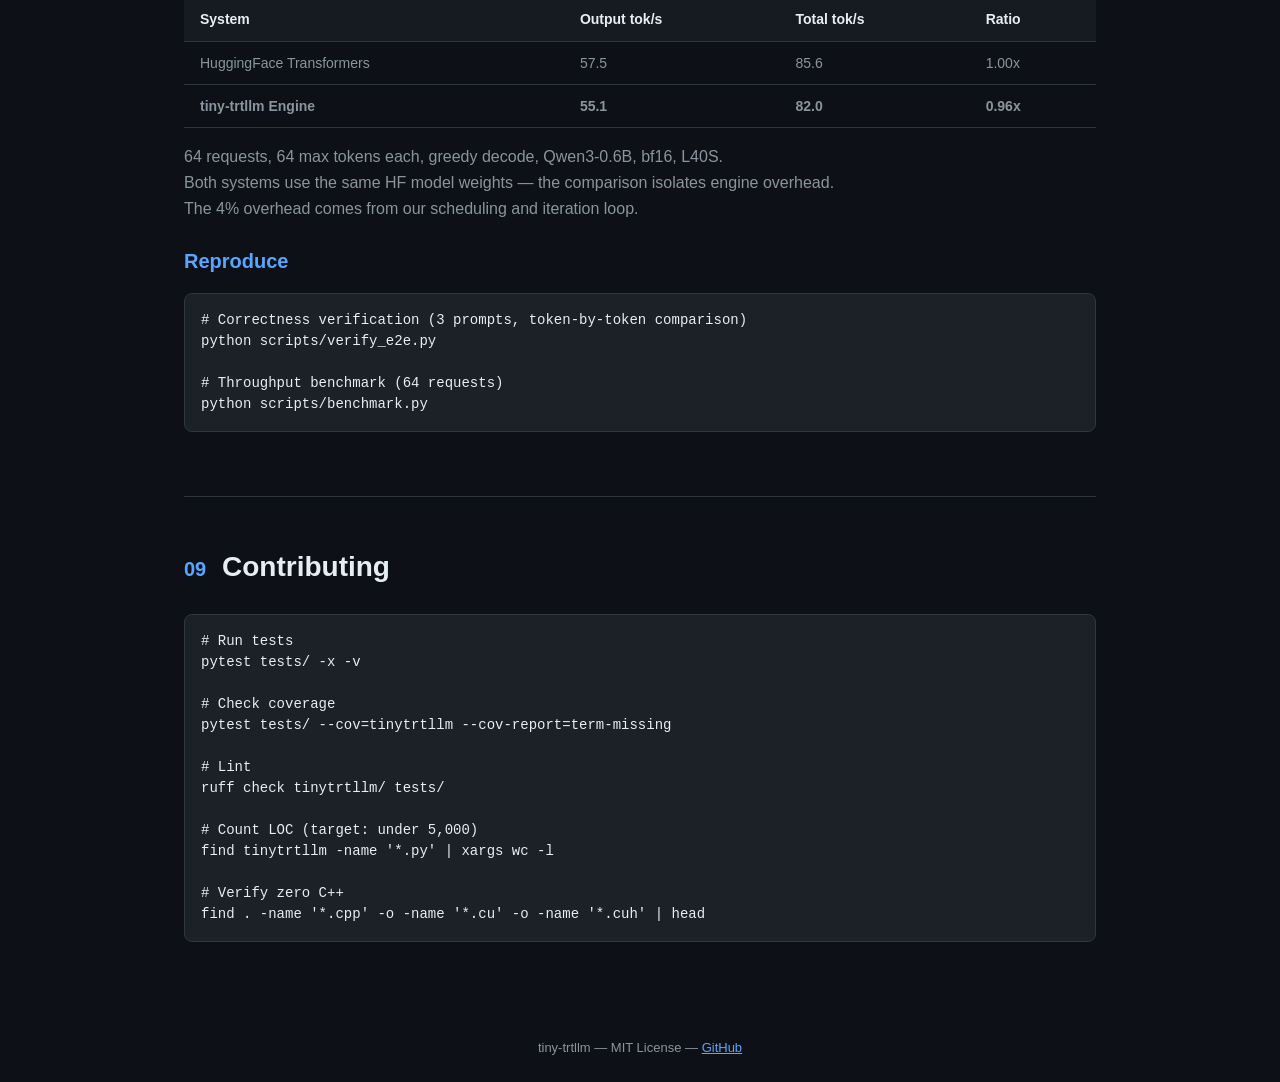
==== commit edabd367: "docs: add verified benchmark results to README and docs site Benchmark on L40S with Qwen3-0.6B (64 r" ====
--- a/docs/index.html
+++ b/docs/index.html
@@ -147,6 +147,7 @@
     <a href="#modules">Modules</a>
     <a href="#models">Models</a>
     <a href="#api-ref">API Reference</a>
+    <a href="#benchmark">Benchmarks</a>
     <a href="https://github.com/venkywonka/tiny-trtllm" target="_blank">GitHub</a>
   </div>
 </nav>
@@ -462,9 +463,45 @@
   </table>
 </section>
 
+<!-- Benchmark -->
+<section id="benchmark">
+  <h2><span class="num">08</span> Verified Benchmark Results</h2>
+  <p>Tested on NVIDIA L40S (Ada Lovelace, 45GB VRAM) with Qwen3-0.6B, greedy decode.</p>
+
+  <h3>Correctness: Token-for-Token Identical</h3>
+  <pre><code>Prompt: "The capital of France is"
+  HF:          [12095, 13, 576, 6722, 315, 15344, 374, 21718, ...]
+  tiny-trtllm: [12095, 13, 576, 6722, 315, 15344, 374, 21718, ...]
+  Result: MATCH
+
+Prompt: "def fibonacci(n):"
+  HF:          [198, 262, 421, 308, 621, 220, 15, ...]
+  tiny-trtllm: [198, 262, 421, 308, 621, 220, 15, ...]
+  Result: MATCH
+
+ALL 3 prompts x 32 tokens: IDENTICAL</code></pre>
+
+  <h3>Throughput: 96% of HF Baseline</h3>
+  <table>
+    <tr><th>System</th><th>Output tok/s</th><th>Total tok/s</th><th>Ratio</th></tr>
+    <tr><td>HuggingFace Transformers</td><td>57.5</td><td>85.6</td><td>1.00x</td></tr>
+    <tr><td><strong>tiny-trtllm Engine</strong></td><td><strong>55.1</strong></td><td><strong>82.0</strong></td><td><strong>0.96x</strong></td></tr>
+  </table>
+  <p>64 requests, 64 max tokens each, greedy decode, Qwen3-0.6B, bf16, L40S.<br>
+  Both systems use the same HF model weights — the comparison isolates engine overhead.<br>
+  The 4% overhead comes from our scheduling and iteration loop.</p>
+
+  <h3>Reproduce</h3>
+  <pre><code># Correctness verification (3 prompts, token-by-token comparison)
+python scripts/verify_e2e.py
+
+# Throughput benchmark (64 requests)
+python scripts/benchmark.py</code></pre>
+</section>
+
 <!-- Contributing -->
 <section id="contributing">
-  <h2><span class="num">08</span> Contributing</h2>
+  <h2><span class="num">09</span> Contributing</h2>
   <pre><code># Run tests
 pytest tests/ -x -v
 
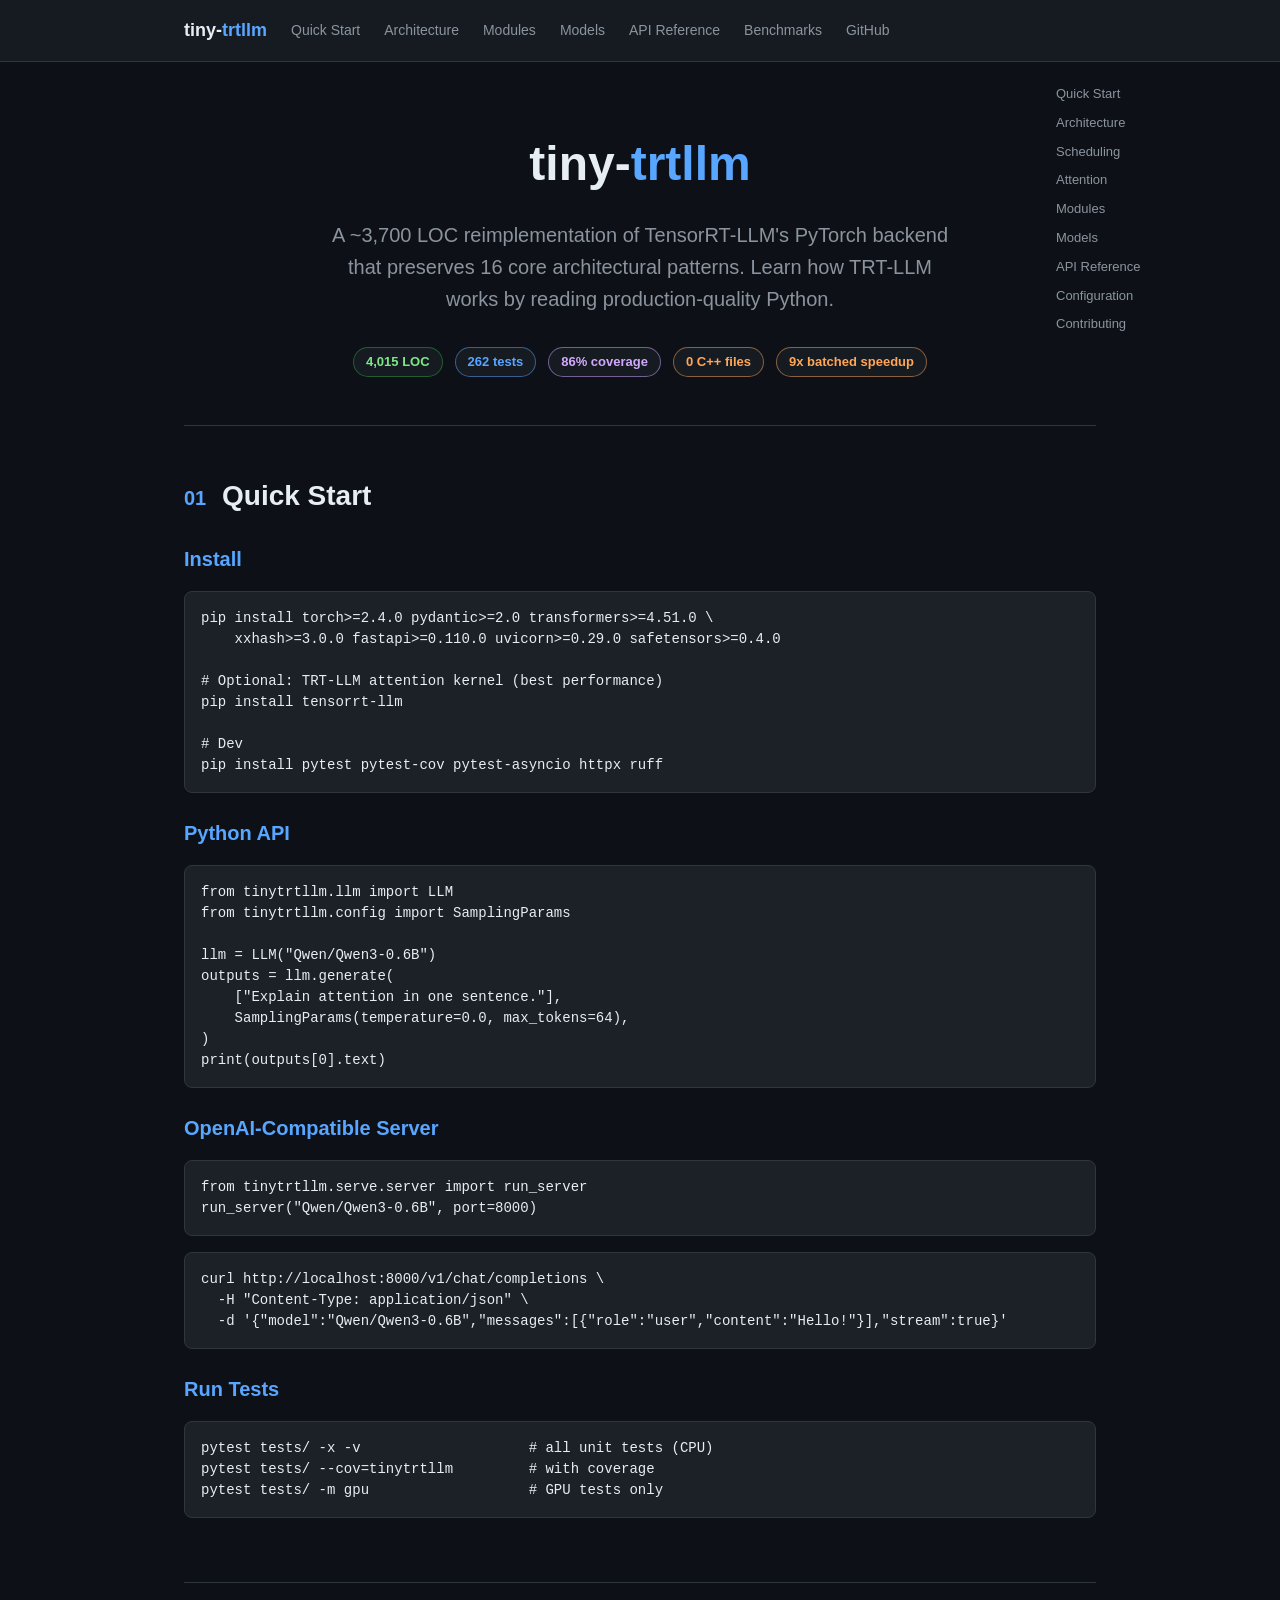
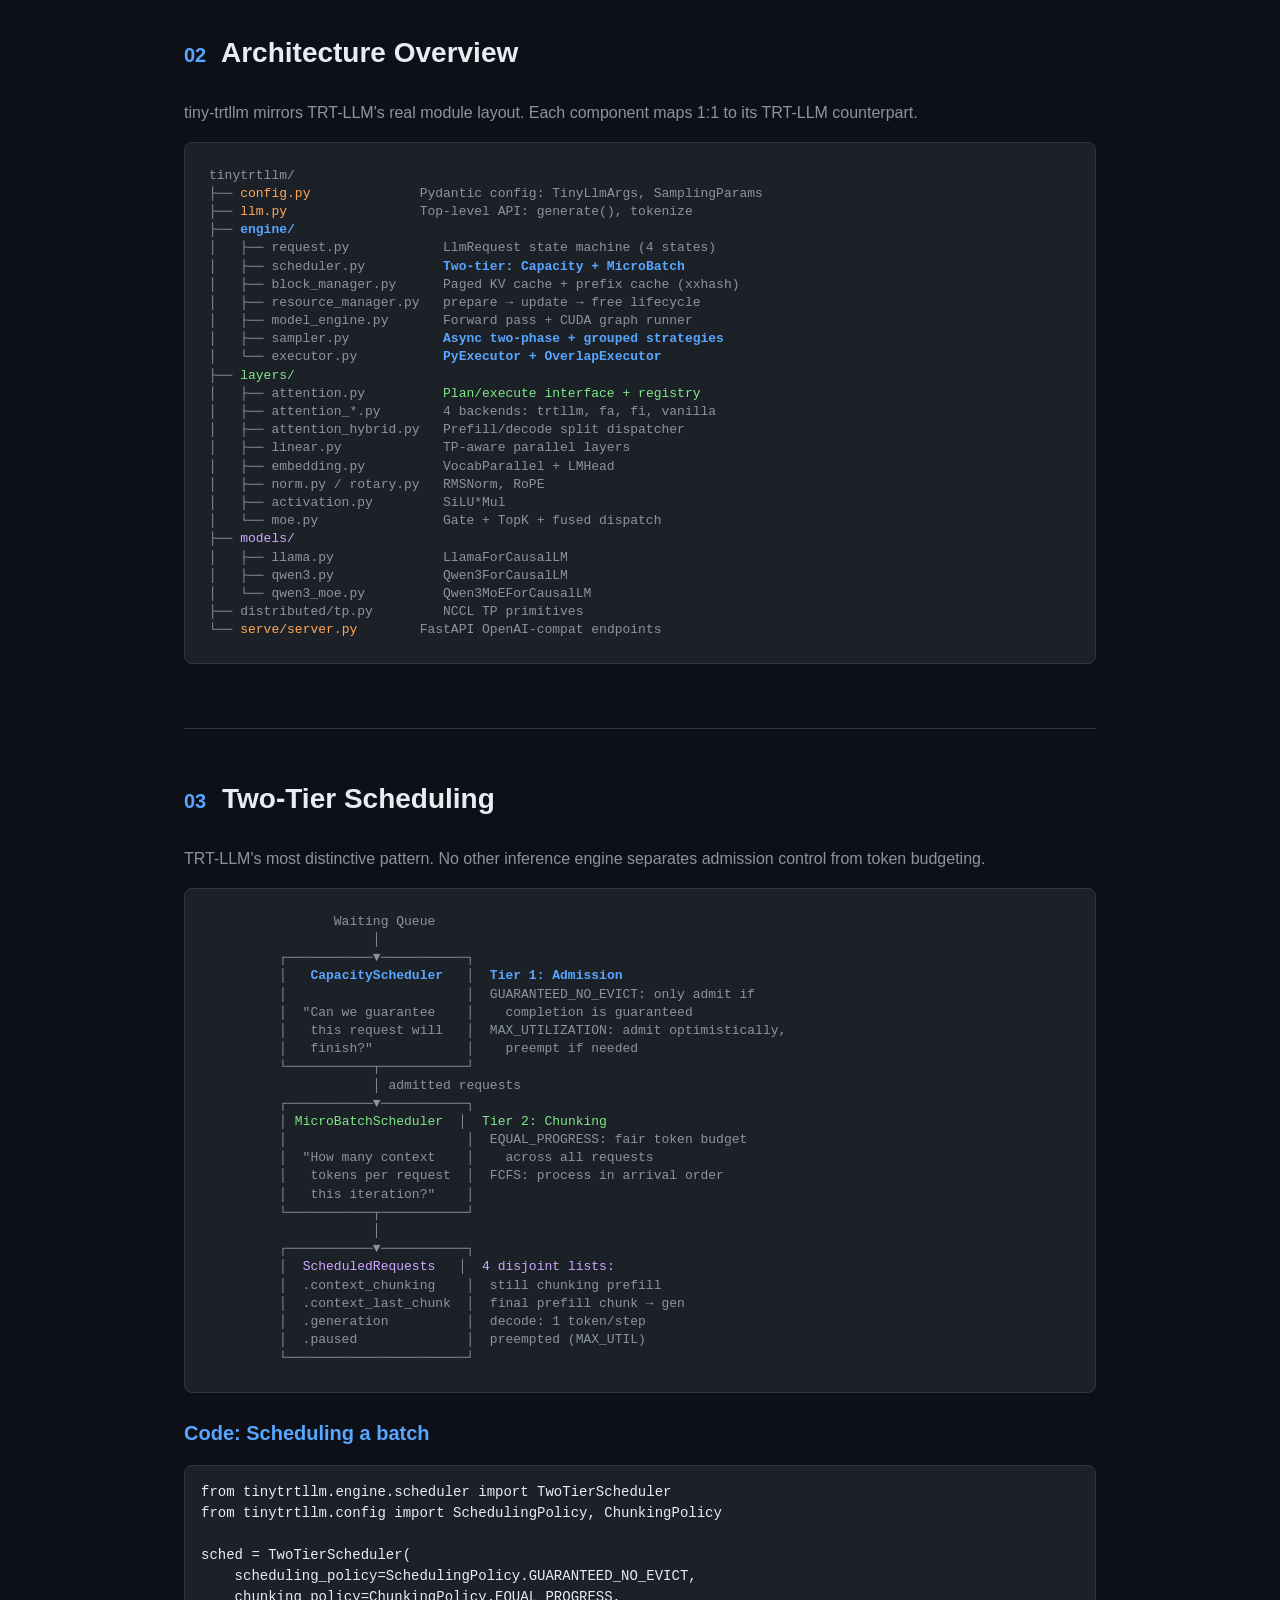
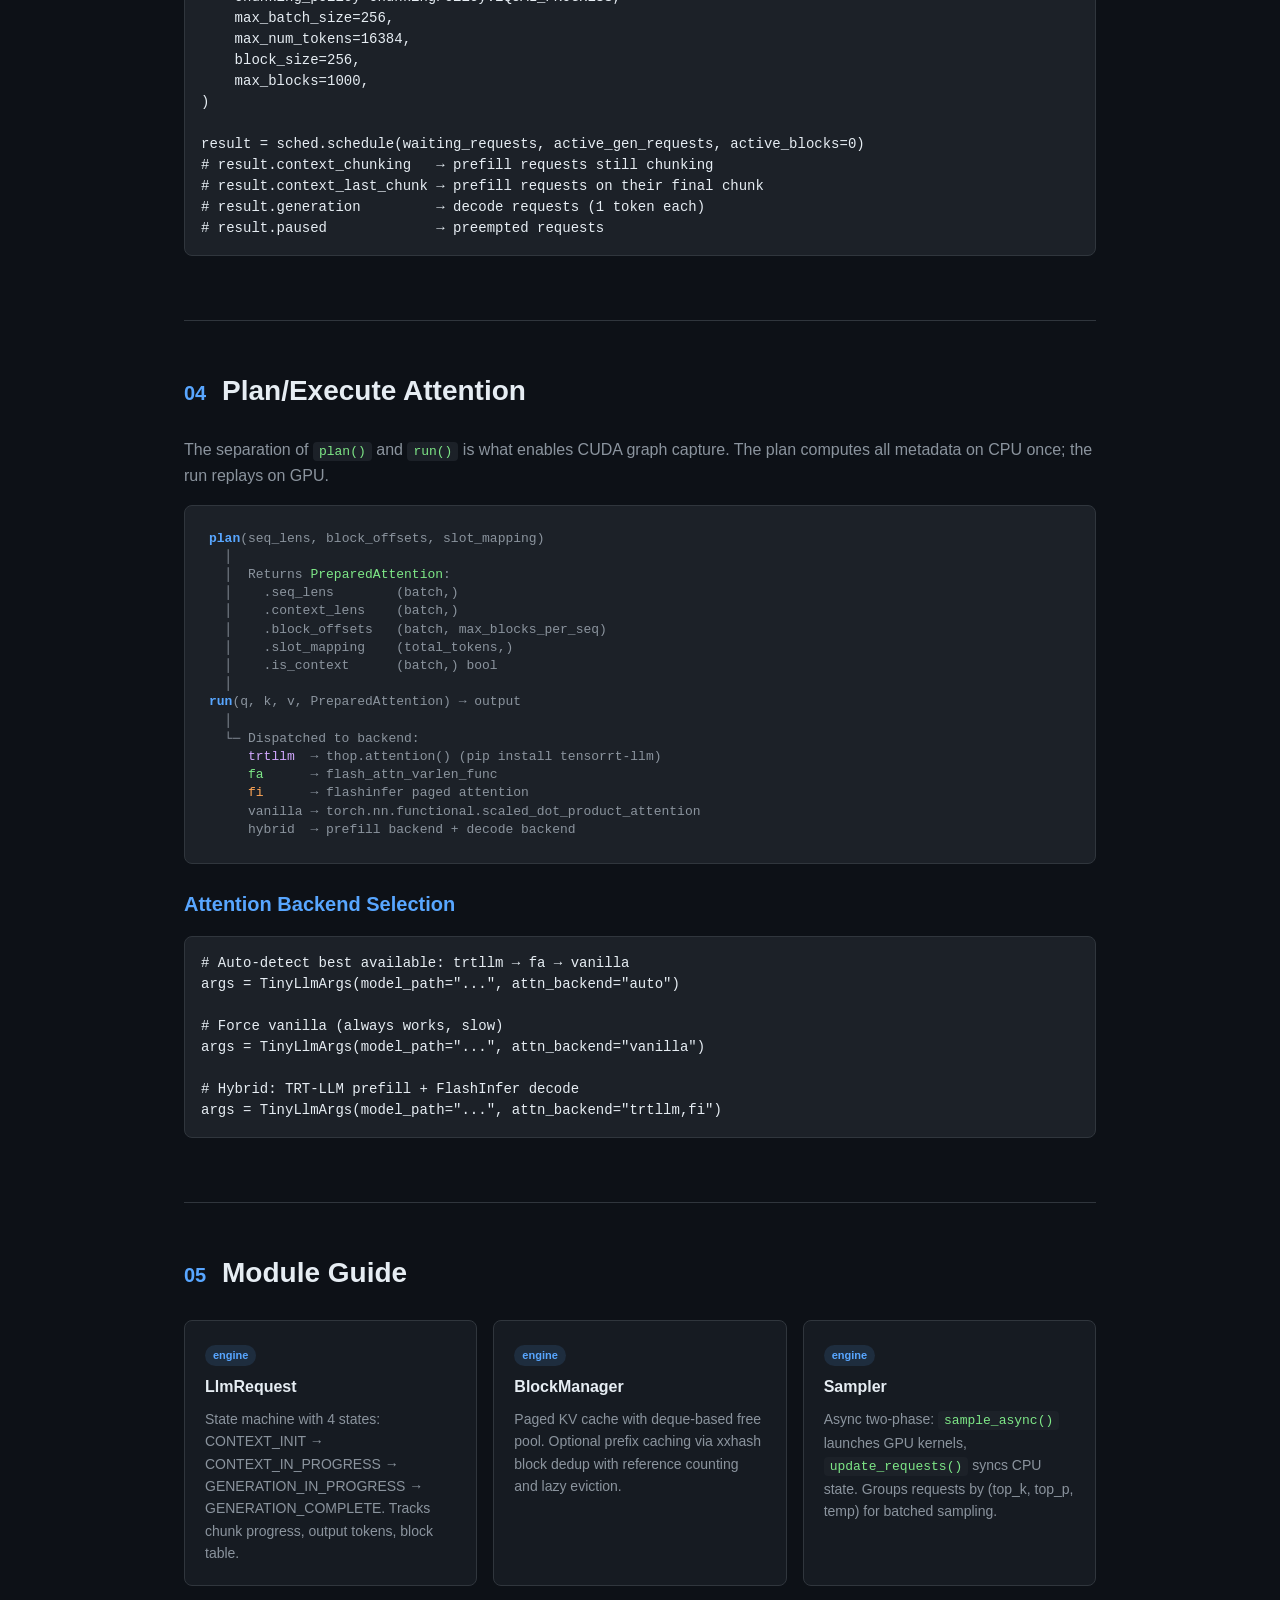
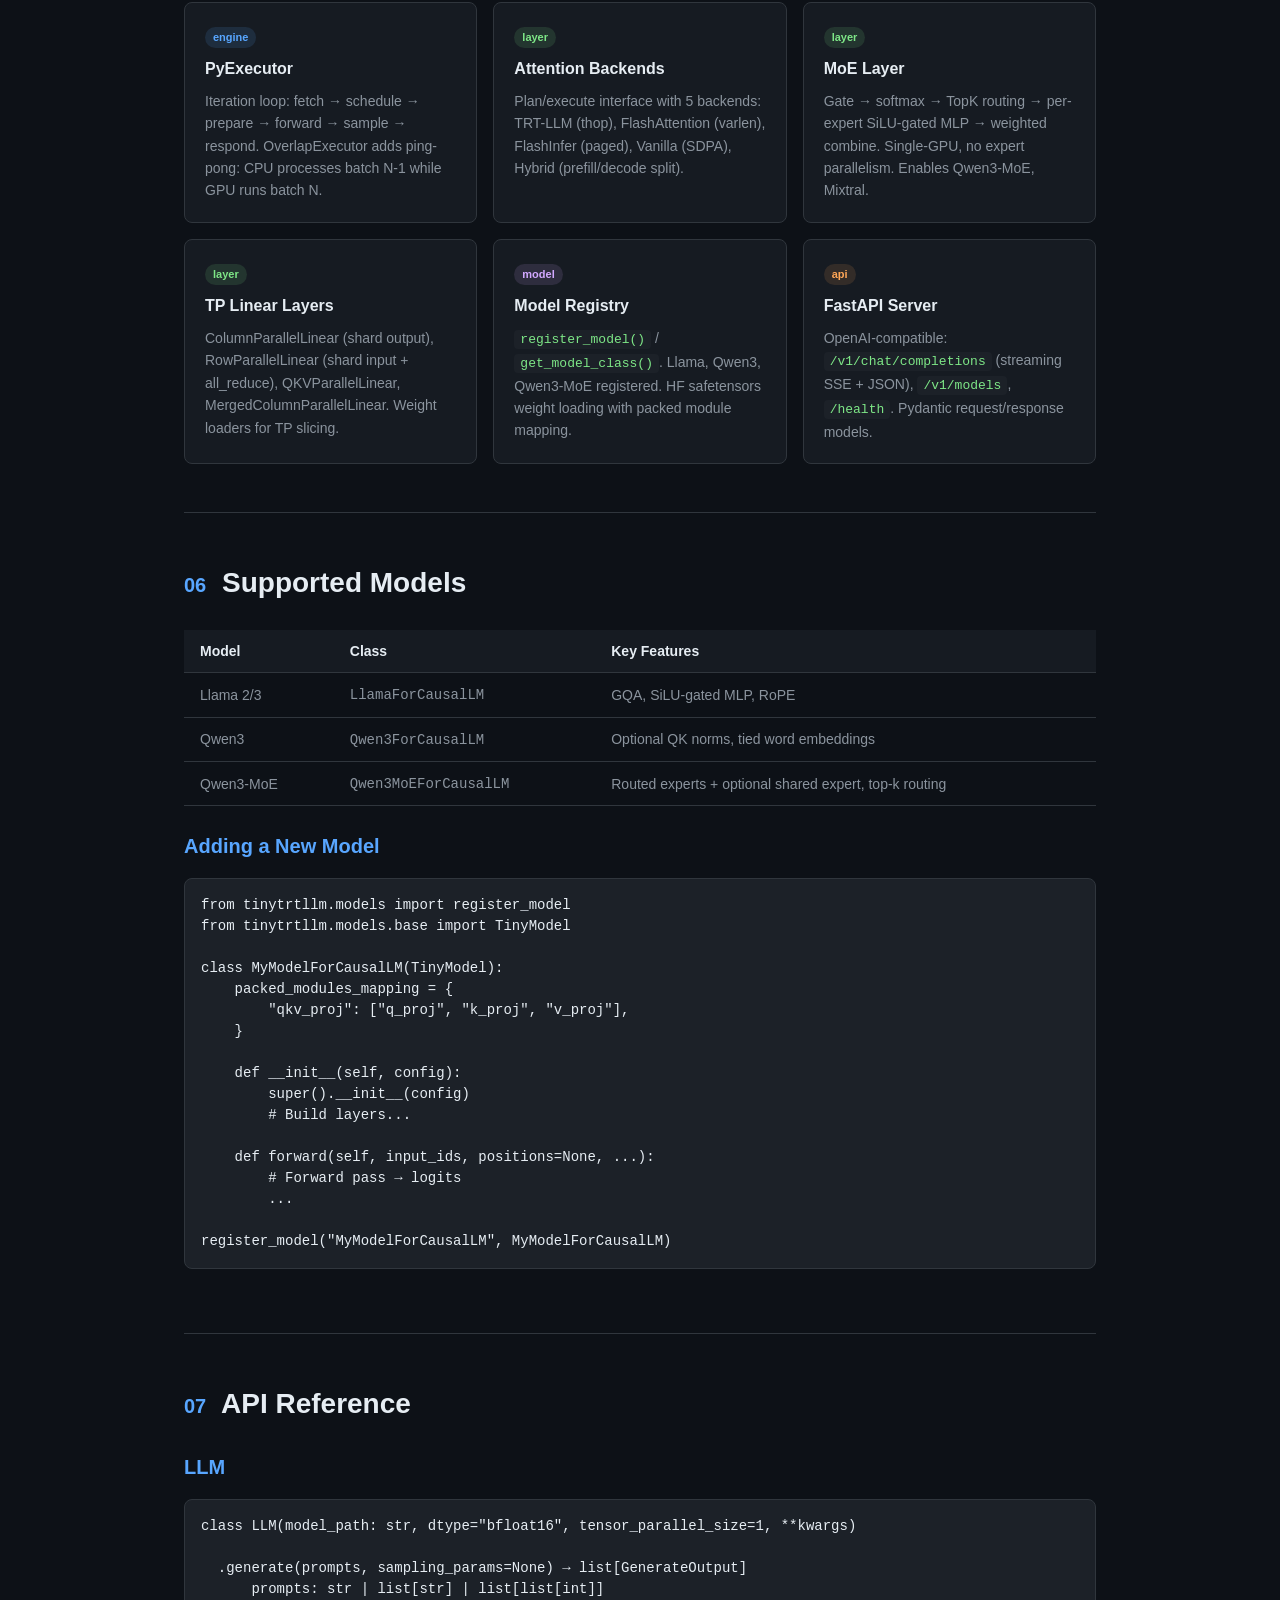
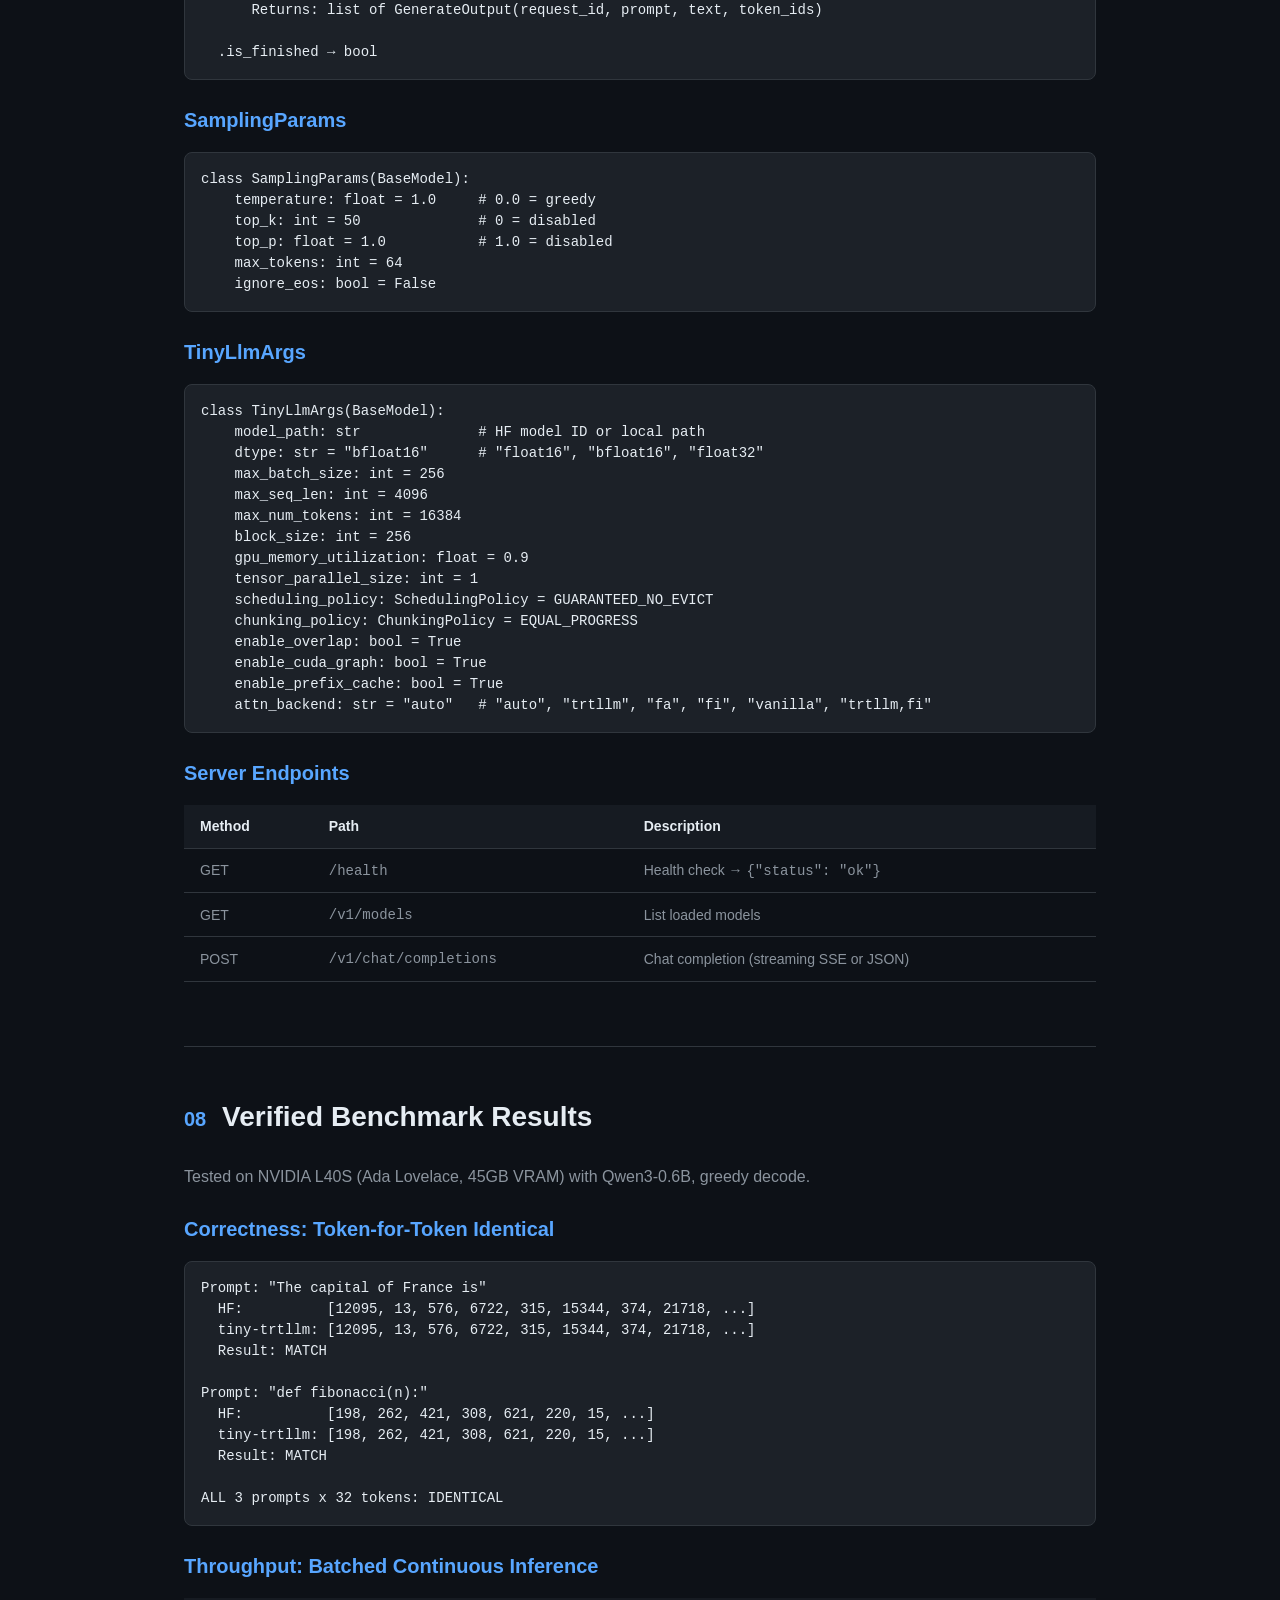
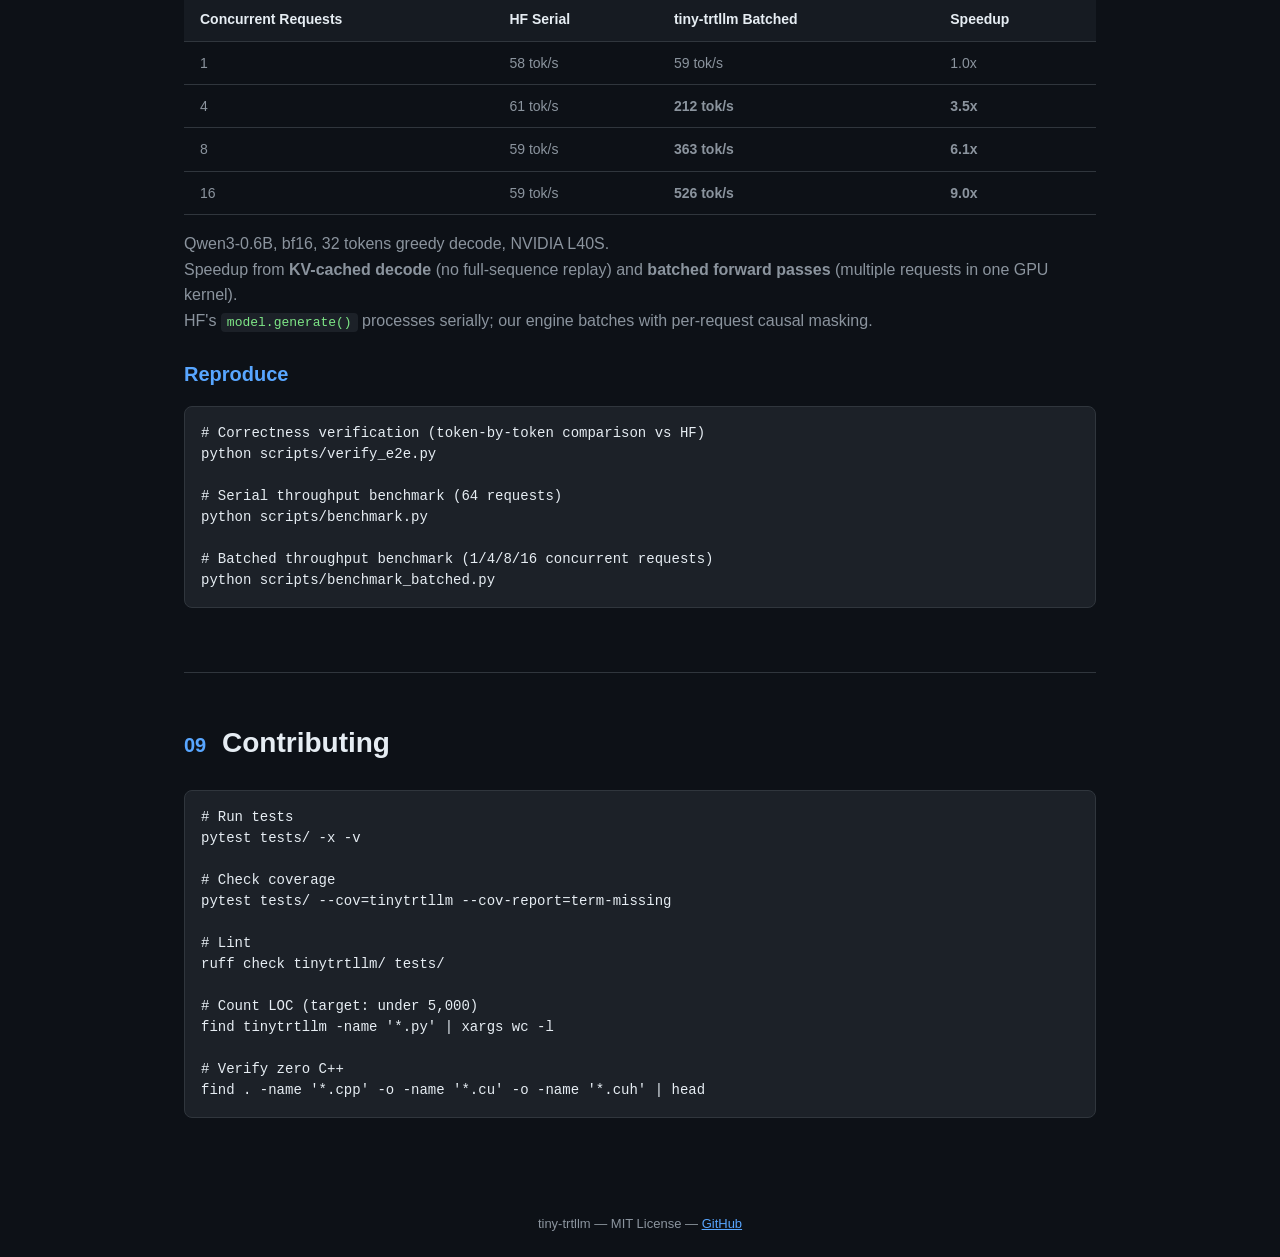
==== commit 168cb0e0: "docs: update README, docs site, and PPTX with batched benchmark results - README: 9x throughput tabl" ====
--- a/docs/index.html
+++ b/docs/index.html
@@ -170,10 +170,11 @@
   <h1>tiny-<span>trtllm</span></h1>
   <p>A ~3,700 LOC reimplementation of TensorRT-LLM's PyTorch backend that preserves 16 core architectural patterns. Learn how TRT-LLM works by reading production-quality Python.</p>
   <div class="badges">
-    <span class="badge loc">3,654 LOC</span>
-    <span class="badge tests">206 tests</span>
+    <span class="badge loc">4,015 LOC</span>
+    <span class="badge tests">262 tests</span>
     <span class="badge cov">86% coverage</span>
     <span class="badge cpp">0 C++ files</span>
+    <span class="badge" style="color:#ffa657;border-color:#ffa65780;">9x batched speedup</span>
   </div>
 </div>
 
@@ -481,22 +482,27 @@
 
 ALL 3 prompts x 32 tokens: IDENTICAL</code></pre>
 
-  <h3>Throughput: 96% of HF Baseline</h3>
+  <h3>Throughput: Batched Continuous Inference</h3>
   <table>
-    <tr><th>System</th><th>Output tok/s</th><th>Total tok/s</th><th>Ratio</th></tr>
-    <tr><td>HuggingFace Transformers</td><td>57.5</td><td>85.6</td><td>1.00x</td></tr>
-    <tr><td><strong>tiny-trtllm Engine</strong></td><td><strong>55.1</strong></td><td><strong>82.0</strong></td><td><strong>0.96x</strong></td></tr>
+    <tr><th>Concurrent Requests</th><th>HF Serial</th><th>tiny-trtllm Batched</th><th>Speedup</th></tr>
+    <tr><td>1</td><td>58 tok/s</td><td>59 tok/s</td><td>1.0x</td></tr>
+    <tr><td>4</td><td>61 tok/s</td><td><strong>212 tok/s</strong></td><td><strong>3.5x</strong></td></tr>
+    <tr><td>8</td><td>59 tok/s</td><td><strong>363 tok/s</strong></td><td><strong>6.1x</strong></td></tr>
+    <tr><td>16</td><td>59 tok/s</td><td><strong>526 tok/s</strong></td><td><strong>9.0x</strong></td></tr>
   </table>
-  <p>64 requests, 64 max tokens each, greedy decode, Qwen3-0.6B, bf16, L40S.<br>
-  Both systems use the same HF model weights — the comparison isolates engine overhead.<br>
-  The 4% overhead comes from our scheduling and iteration loop.</p>
+  <p>Qwen3-0.6B, bf16, 32 tokens greedy decode, NVIDIA L40S.<br>
+  Speedup from <strong>KV-cached decode</strong> (no full-sequence replay) and <strong>batched forward passes</strong> (multiple requests in one GPU kernel).<br>
+  HF's <code>model.generate()</code> processes serially; our engine batches with per-request causal masking.</p>
 
   <h3>Reproduce</h3>
-  <pre><code># Correctness verification (3 prompts, token-by-token comparison)
+  <pre><code># Correctness verification (token-by-token comparison vs HF)
 python scripts/verify_e2e.py
 
-# Throughput benchmark (64 requests)
-python scripts/benchmark.py</code></pre>
+# Serial throughput benchmark (64 requests)
+python scripts/benchmark.py
+
+# Batched throughput benchmark (1/4/8/16 concurrent requests)
+python scripts/benchmark_batched.py</code></pre>
 </section>
 
 <!-- Contributing -->
